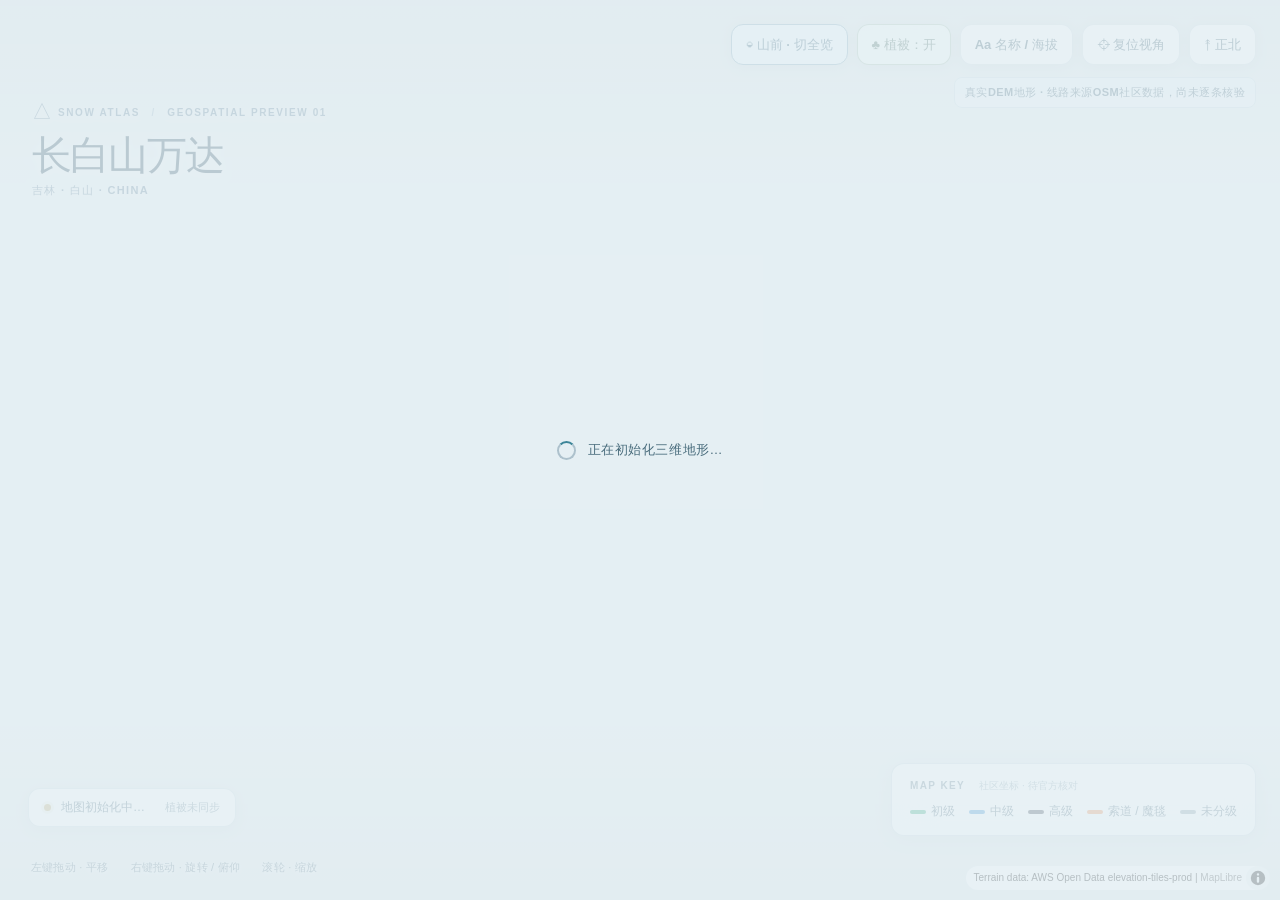
==== scene.html @ bb0980d5 "Expand atlas to 24 resorts, render continuous aerial cables and preload trail data" ====
<!doctype html>
<html lang="zh-CN">
<head><meta name="description" content="探索中国16座滑雪场的三维地形、雪道与附近雪场。社区地图数据，仅供展示参考。">
  <meta charset="UTF-8" />
  <meta name="viewport" content="width=device-width,initial-scale=1,viewport-fit=cover" />
  <meta name="theme-color" content="#eaf1f5" />
  <title>雪场三维地形 | Snow Atlas</title>
  <link rel="preconnect" href="https://unpkg.com" crossorigin />
  <link rel="preconnect" href="https://s3.amazonaws.com" crossorigin />
  <link href="./scene.css?v=atlas24" rel="stylesheet" />
<link href="./vendor/maplibre-gl.css" rel="stylesheet" />
<style>.masthead{top:98px;left:32px}.tools{top:24px;right:24px}.resort-suffix{font-size:.58em}.scene-preview{position:fixed;top:77px;right:24px;z-index:8;font-size:11px;font-weight:700;letter-spacing:.04em;background:#eaf3f7ed;color:#315569;border:1px solid #c8dae1;border-radius:8px;padding:7px 10px}</style>
</head>
<body>
  <main id="map" aria-label="长白山万达滑雪场三维地形地图"></main>
  <header class="masthead">
    <div class="eyebrow"><span class="icon-mountain">△</span> SNOW ATLAS <span class="separator">/</span> GEOSPATIAL PREVIEW 01</div>
    <h1>长白山万达<span class="resort-suffix">滑雪场</span></h1>
    <div class="subline">CHANGBAISHAN WANDA · JILIN, CHINA</div>
  </header>
  <div class="scene-preview" id="scene-preview">真实地形 · 轻植被风格 v0.9</div>
  <div class="tools" role="toolbar" aria-label="地图控制">
    <button id="btn-view" type="button" aria-pressed="true" title="切换山前低机位与原全览视角">◒ <span id="view-toggle-text">山前 · 切全览</span></button>
    <button id="btn-vegetation" type="button" aria-pressed="true" title="显示/隐藏OSM林区纹理">♣ <span id="vegetation-toggle-text">植被：开</span></button>
    <button id="btn-labels" type="button" aria-pressed="false" title="显示已有雪道、索道名称及DEM近似高低点海拔">Aa <span id="label-toggle-text">名称 / 海拔</span></button>
    <button id="btn-reset" type="button" title="恢复默认视角 (R)" aria-label="恢复默认视角">⌖ <span>复位视角</span></button>
    <button id="btn-north" type="button" title="朝向正北 (N)" aria-label="朝向正北">↟ <span>正北</span></button>
  </div>
  <aside class="data-status" aria-live="polite">
    <span class="status-dot" id="status-dot"></span>
    <span id="status-text">地图初始化中…</span>
    <span class="stat-small" id="feature-count"></span> <span class="stat-small" id="vegetation-status">植被未同步</span>
  </aside>
  <div class="hint">左键拖动 · 平移　　右键拖动 · 旋转 / 俯仰　　滚轮 · 缩放</div>
  <aside class="legend" aria-label="雪道图例">
    <div class="legend-title">MAP KEY <span class="legend-note">社区坐标 · 待官方核对</span></div>
    <div class="legend-items">
      <span><i class="swatch green"></i> 初级</span>
      <span><i class="swatch blue"></i> 中级</span>
      <span><i class="swatch black"></i> 高级</span>
      <span><i class="swatch orange"></i> 索道 / 魔毯</span>
      <span><i class="swatch gray"></i> 未分级</span>
    </div>
  </aside>
  <section class="feature-panel" id="feature-panel" hidden>
    <button class="close" id="close-panel" title="关闭">×</button>
    <div class="eyebrow" id="feature-type"></div>
    <h2 id="feature-name"></h2>
    <p id="feature-details"></p>
    <p class="source-warning">位置来源：OpenStreetMap 社区数据，尚未通过官方雪场实测核对。</p>
  </section>
  <div class="loading" id="loading"><div class="loading-ring"></div><div>正在初始化三维地形…</div></div>
  <script src="./vendor/maplibre-gl.js" onerror="window.__maplibreLoadError = true"></script>
  <script src="./data/resorts.js?v=atlas24"></script>
  <script src="./cables.js?v=atlas24"></script><script src="./scene.js?v=atlas24" defer></script>
</body>
</html>
---- scene.css ----
:root{font-family:Inter,-apple-system,BlinkMacSystemFont,"Segoe UI","Microsoft YaHei",sans-serif;color:#183445;background:#e9f1f4;font-synthesis:none}
*{box-sizing:border-box}html,body{margin:0;height:100%;overflow:hidden}button{font:inherit;cursor:pointer}#map{position:fixed;inset:0;background:#e2edf0}
#map:after{content:"";pointer-events:none;position:absolute;inset:0;background:linear-gradient(180deg,rgba(17,41,60,.08),transparent 20%,transparent 80%,rgba(16,37,51,.08))}
.masthead{position:fixed;top:26px;left:32px;pointer-events:none;z-index:5;text-shadow:0 1px 10px rgba(255,255,255,.8)}
.eyebrow{font-size:10px;font-weight:800;letter-spacing:.16em;color:#52748b}.icon-mountain{font-size:20px;vertical-align:-2px;font-weight:500}.separator{color:#96b1c1;padding:0 7px}
h1{font-size:clamp(29px,3.15vw,46px);line-height:1.15;letter-spacing:-.045em;margin:7px 0 5px;font-weight:780;color:#16374a}.resort-suffix{font-size:.54em;font-weight:480;padding-left:8px;color:#355d70}.subline{font-size:11px;font-weight:650;letter-spacing:.12em;color:#52758b}
.tools{position:fixed;z-index:9;right:24px;top:26px;display:flex;gap:9px}.tools button{height:41px;background:rgba(255,255,255,.88);color:#254a5b;box-shadow:0 2px 14px rgba(22,43,59,.09);border:1px solid rgba(180,197,204,.6);padding:0 14px;border-radius:12px;font-size:13px;font-weight:640;backdrop-filter:blur(14px)}.tools button:hover{background:white;transform:translateY(-1px)}
.data-status{position:fixed;z-index:6;bottom:73px;left:28px;max-width:min(520px,calc(100vw - 50px));padding:10px 15px;border:1px solid rgba(176,195,203,.55);background:rgba(251,253,254,.91);backdrop-filter:blur(18px);border-radius:12px;display:flex;gap:10px;align-items:center;font-size:12px;color:#3f6072;box-shadow:0 3px 16px rgba(16,34,47,.07)}.status-dot{background:#bda767;box-shadow:0 0 0 3px rgba(189,167,103,.13);width:7px;height:7px;border-radius:50%;flex:none}.status-dot.ok{background:#35a58d;box-shadow:0 0 0 3px rgba(53,165,141,.12)}.status-dot.warn{background:#d9865f;box-shadow:0 0 0 3px rgba(217,134,95,.12)}.stat-small{opacity:.74;font-size:11px}
.hint{position:fixed;bottom:25px;left:31px;z-index:7;font-size:11px;letter-spacing:.02em;color:#536f7f;text-shadow:0 1px 4px white}
.legend{position:fixed;bottom:64px;right:24px;z-index:7;border:1px solid rgba(185,202,211,.7);background:rgba(251,253,254,.9);backdrop-filter:blur(20px);border-radius:13px;padding:15px 18px;box-shadow:0 3px 20px rgba(22,40,52,.07)}.legend-title{font-size:10px;font-weight:780;letter-spacing:.14em;color:#637f8c;margin-bottom:10px}.legend-note{color:#8ca3ad;font-size:10px;letter-spacing:0;font-weight:400;margin-left:10px}.legend-items{display:flex;gap:14px;flex-wrap:wrap}.legend-items span{display:flex;align-items:center;gap:5px;font-size:12px;color:#486677}.swatch{width:16px;height:4px;display:inline-block;border-radius:9px}.swatch.green{background:#22a474}.swatch.blue{background:#278ad0}.swatch.black{background:#2a3441}.swatch.orange{background:#ed8744}.swatch.gray{background:#859aa7}
.feature-panel{position:fixed;z-index:20;right:24px;top:87px;width:310px;padding:20px 20px 17px;background:rgba(255,255,255,.95);backdrop-filter:blur(18px);border:1px solid #dce7ed;border-radius:15px;box-shadow:0 12px 34px rgba(24,57,73,.16)}.feature-panel[hidden]{display:none}.feature-panel h2{margin:9px 25px 8px 0;font-size:23px;line-height:1.25}.feature-panel p{font-size:12px;line-height:1.65;color:#4b6574}.feature-panel .source-warning{color:#7a919d;font-size:11px;padding-top:8px;border-top:1px solid #e6edf1}.feature-panel .close{position:absolute;right:12px;top:10px;border:0;background:none;color:#607787;font-size:23px}
.loading{position:fixed;inset:0;z-index:19;pointer-events:none;display:flex;align-items:center;justify-content:center;gap:12px;color:#486b7b;background:rgba(228,239,244,.80);transition:opacity .6s ease;font-size:13px;letter-spacing:.04em}.loading.hidden{opacity:0;visibility:hidden}.loading-ring{height:19px;width:19px;border:2px solid #adc1cc;border-top-color:#3c8598;border-radius:50%;animation:spin .8s linear infinite}@keyframes spin{to{transform:rotate(360deg)}}
.attribution-custom{position:fixed;right:15px;bottom:15px;color:rgba(51,78,94,.75);font-size:9px;letter-spacing:.01em;z-index:4;text-shadow:0 1px 5px white;pointer-events:none}.maplibregl-ctrl-attrib{font-size:10px!important;background:rgba(255,255,255,.82)!important}.maplibregl-ctrl-bottom-right{z-index:10}
@media(max-width:880px){.legend{bottom:100px;left:20px;right:auto}.data-status{bottom:174px;left:20px}.masthead{top:22px;left:21px}.tools{right:14px;top:22px}.tools button span{display:none}.tools button{width:43px;padding:0;font-size:20px}.hint{left:20px;bottom:50px;max-width:400px;line-height:1.7}.attribution-custom{left:20px;right:auto;bottom:8px}.feature-panel{top:auto;bottom:225px;right:14px;width:min(320px,calc(100vw - 28px))}}

/* Verified against source names only, NOT officially verified trail geography. */
.geo-label{pointer-events:none;white-space:nowrap;font-family:"Microsoft YaHei","PingFang SC","Noto Sans CJK SC",sans-serif;font-size:11px;font-weight:700;line-height:1.2;color:#17252c;text-shadow:0 1px 2px #fff,0 -1px 2px #fff,1px 0 2px #fff,-1px 0 2px #fff,0 0 5px #fff;user-select:none;will-change:transform}
.geo-label-lift{font-size:10px;font-weight:800;color:#6e3a20;background:rgba(255,255,255,.76);padding:2px 4px;border-radius:4px;box-shadow:0 1px 5px #ffffff90}

/* M1 v0.5: one-click labels, with a strong but restrained active state. */
.tools #btn-labels[aria-pressed="true"]{background:#183e50;color:#fff;border-color:#183e50;box-shadow:0 4px 18px rgba(19,52,67,.21)}
.tools #btn-labels[aria-pressed="true"]:hover{background:#225368}
.geo-label-unnamed{font-size:9px;font-weight:650;color:#566c76;background:rgba(255,255,255,.7);padding:2px 3px;border:1px dashed rgba(82,107,120,.35);border-radius:3px}

/* v0.9: Ikon-like cartographic visual quality, original textures & styling */
#map{background:#e8eff0}
#map:after{background:linear-gradient(180deg,rgba(44,70,68,.06),transparent 21%,transparent 80%,rgba(50,79,84,.055))}
.tools #btn-vegetation[aria-pressed="true"]{border-color:rgba(121,157,129,.63);color:#365d51;background:rgba(245,250,247,.93)}
.tools #btn-vegetation[aria-pressed="false"]{opacity:.66}
@media(max-width:880px){.tools #btn-vegetation{min-width:43px}}

/* Compact touch layout for the Wanda pilot. */
@media(max-width:600px){
 .masthead{top:calc(22px + env(safe-area-inset-top))!important;left:18px!important;right:18px}
 .eyebrow{font-size:8px;letter-spacing:.1em}h1{font-size:30px}.subline{font-size:10px}
 .tools{top:calc(120px + env(safe-area-inset-top))!important;left:14px;right:14px!important;gap:6px}
 .tools button{min-height:44px;width:auto;flex:1;padding:0 7px;font-size:14px;border-radius:12px}
 .tools button span{display:inline;font-size:11px}
 .scene-preview{display:none}.legend{left:14px;right:14px;bottom:calc(56px + env(safe-area-inset-bottom));padding:10px 12px}
 .legend-title{margin-bottom:7px}.legend-note{display:none}.legend-items{gap:10px}.legend-items span{font-size:10px}
 .data-status{left:14px;right:14px;bottom:calc(137px + env(safe-area-inset-bottom));max-width:none;padding:9px 12px;flex-wrap:wrap;gap:6px;font-size:10px}
 .hint{bottom:calc(29px + env(safe-area-inset-bottom));left:16px;font-size:10px}
 .feature-panel{bottom:calc(183px + env(safe-area-inset-bottom));left:14px;right:14px;width:auto}
}
@media(prefers-reduced-motion:reduce){.loading{transition:none}.loading-ring{animation:none}}

.nearby-resorts{position:fixed;left:24px;top:210px;z-index:8;max-width:240px;padding:12px;background:#ffffffeb;border:1px solid #cad9df;border-radius:14px;font-size:11px;color:#466779;box-shadow:0 4px 20px #18344512}.nearby-resorts button{display:block;background:none;border:0;color:#244f68;padding:9px 0;min-height:36px;text-align:left}.nearby-resorts small{display:block;font-size:10px;line-height:1.5;color:#718694}.nearby-map-label{border:1px dashed #557c96;background:#f5fbffed;color:#31586f;border-radius:7px;padding:7px 10px;font-size:12px;cursor:pointer}
@media(max-width:600px){.nearby-resorts{top:175px;left:14px;max-width:190px;padding:9px}.nearby-resorts button{padding:5px 0;min-height:32px}}

.elevation-marker{display:block;border:1px solid #d2b86b;background:#fff8dfed;color:#6d5214;border-radius:10px;padding:7px 11px;font-size:12px;font-weight:800;box-shadow:0 3px 12px #162c3626;white-space:nowrap}.elevation-low{background:#e8f7ffed;border-color:#83b2ca;color:#285e7a}

.tools #btn-view{border-color:#79a1b4;background:#eaf5fa;color:#245269}.tools #btn-view span{display:inline}@media(max-width:600px){.tools{gap:4px}.tools button{padding:0 5px;font-size:12px}.tools #btn-view{flex:1.65}.tools #btn-view span{font-size:10px}}
---- vendor/maplibre-gl.css ----
.maplibregl-map{font:12px/20px Helvetica Neue,Arial,Helvetica,sans-serif;overflow:hidden;position:relative;-webkit-tap-highlight-color:rgb(0 0 0/0)}.maplibregl-canvas{left:0;position:absolute;top:0}.maplibregl-map:fullscreen{height:100%;width:100%}.maplibregl-ctrl-group button.maplibregl-ctrl-compass{touch-action:none}.maplibregl-canvas-container.maplibregl-interactive,.maplibregl-ctrl-group button.maplibregl-ctrl-compass{cursor:grab;-webkit-user-select:none;-moz-user-select:none;user-select:none}.maplibregl-canvas-container.maplibregl-interactive.maplibregl-track-pointer{cursor:pointer}.maplibregl-canvas-container.maplibregl-interactive:active,.maplibregl-ctrl-group button.maplibregl-ctrl-compass:active{cursor:grabbing}.maplibregl-canvas-container.maplibregl-touch-zoom-rotate,.maplibregl-canvas-container.maplibregl-touch-zoom-rotate .maplibregl-canvas{touch-action:pan-x pan-y}.maplibregl-canvas-container.maplibregl-touch-drag-pan,.maplibregl-canvas-container.maplibregl-touch-drag-pan .maplibregl-canvas{touch-action:pinch-zoom}.maplibregl-canvas-container.maplibregl-touch-zoom-rotate.maplibregl-touch-drag-pan,.maplibregl-canvas-container.maplibregl-touch-zoom-rotate.maplibregl-touch-drag-pan .maplibregl-canvas{touch-action:none}.maplibregl-canvas-container.maplibregl-touch-drag-pan.maplibregl-cooperative-gestures,.maplibregl-canvas-container.maplibregl-touch-drag-pan.maplibregl-cooperative-gestures .maplibregl-canvas{touch-action:pan-x pan-y}.maplibregl-ctrl-bottom-left,.maplibregl-ctrl-bottom-right,.maplibregl-ctrl-top-left,.maplibregl-ctrl-top-right{pointer-events:none;position:absolute;z-index:2}.maplibregl-ctrl-top-left{left:0;top:0}.maplibregl-ctrl-top-right{right:0;top:0}.maplibregl-ctrl-bottom-left{bottom:0;left:0}.maplibregl-ctrl-bottom-right{bottom:0;right:0}.maplibregl-ctrl{clear:both;pointer-events:auto;transform:translate(0)}.maplibregl-ctrl-top-left .maplibregl-ctrl{float:left;margin:10px 0 0 10px}.maplibregl-ctrl-top-right .maplibregl-ctrl{float:right;margin:10px 10px 0 0}.maplibregl-ctrl-bottom-left .maplibregl-ctrl{float:left;margin:0 0 10px 10px}.maplibregl-ctrl-bottom-right .maplibregl-ctrl{float:right;margin:0 10px 10px 0}.maplibregl-ctrl-group{background:#fff;border-radius:4px}.maplibregl-ctrl-group:not(:empty){box-shadow:0 0 0 2px rgba(0,0,0,.1)}@media (forced-colors:active){.maplibregl-ctrl-group:not(:empty){box-shadow:0 0 0 2px ButtonText}}.maplibregl-ctrl-group button{background-color:transparent;border:0;box-sizing:border-box;cursor:pointer;display:block;height:29px;outline:none;padding:0;width:29px}.maplibregl-ctrl-group button+button{border-top:1px solid #ddd}.maplibregl-ctrl button .maplibregl-ctrl-icon{background-position:50%;background-repeat:no-repeat;display:block;height:100%;width:100%}@media (forced-colors:active){.maplibregl-ctrl-icon{background-color:transparent}.maplibregl-ctrl-group button+button{border-top:1px solid ButtonText}}.maplibregl-ctrl button::-moz-focus-inner{border:0;padding:0}.maplibregl-ctrl-attrib-button:focus,.maplibregl-ctrl-group button:focus{box-shadow:0 0 2px 2px #0096ff}.maplibregl-ctrl button:disabled{cursor:not-allowed}.maplibregl-ctrl button:disabled .maplibregl-ctrl-icon{opacity:.25}.maplibregl-ctrl button:not(:disabled):hover{background-color:rgb(0 0 0/5%)}.maplibregl-ctrl-group button:focus:focus-visible{box-shadow:0 0 2px 2px #0096ff}.maplibregl-ctrl-group button:focus:not(:focus-visible){box-shadow:none}.maplibregl-ctrl-group button:focus:first-child{border-radius:4px 4px 0 0}.maplibregl-ctrl-group button:focus:last-child{border-radius:0 0 4px 4px}.maplibregl-ctrl-group button:focus:only-child{border-radius:inherit}.maplibregl-ctrl button.maplibregl-ctrl-zoom-out .maplibregl-ctrl-icon{background-image:url("data:image/svg+xml;charset=utf-8,%3Csvg xmlns='http://www.w3.org/2000/svg' width='29' height='29' fill='%23333' viewBox='0 0 29 29'%3E%3Cpath d='M10 13c-.75 0-1.5.75-1.5 1.5S9.25 16 10 16h9c.75 0 1.5-.75 1.5-1.5S19.75 13 19 13z'/%3E%3C/svg%3E")}.maplibregl-ctrl button.maplibregl-ctrl-zoom-in .maplibregl-ctrl-icon{background-image:url("data:image/svg+xml;charset=utf-8,%3Csvg xmlns='http://www.w3.org/2000/svg' width='29' height='29' fill='%23333' viewBox='0 0 29 29'%3E%3Cpath d='M14.5 8.5c-.75 0-1.5.75-1.5 1.5v3h-3c-.75 0-1.5.75-1.5 1.5S9.25 16 10 16h3v3c0 .75.75 1.5 1.5 1.5S16 19.75 16 19v-3h3c.75 0 1.5-.75 1.5-1.5S19.75 13 19 13h-3v-3c0-.75-.75-1.5-1.5-1.5'/%3E%3C/svg%3E")}@media (forced-colors:active){.maplibregl-ctrl button.maplibregl-ctrl-zoom-out .maplibregl-ctrl-icon{background-image:url("data:image/svg+xml;charset=utf-8,%3Csvg xmlns='http://www.w3.org/2000/svg' width='29' height='29' fill='%23fff' viewBox='0 0 29 29'%3E%3Cpath d='M10 13c-.75 0-1.5.75-1.5 1.5S9.25 16 10 16h9c.75 0 1.5-.75 1.5-1.5S19.75 13 19 13z'/%3E%3C/svg%3E")}.maplibregl-ctrl button.maplibregl-ctrl-zoom-in .maplibregl-ctrl-icon{background-image:url("data:image/svg+xml;charset=utf-8,%3Csvg xmlns='http://www.w3.org/2000/svg' width='29' height='29' fill='%23fff' viewBox='0 0 29 29'%3E%3Cpath d='M14.5 8.5c-.75 0-1.5.75-1.5 1.5v3h-3c-.75 0-1.5.75-1.5 1.5S9.25 16 10 16h3v3c0 .75.75 1.5 1.5 1.5S16 19.75 16 19v-3h3c.75 0 1.5-.75 1.5-1.5S19.75 13 19 13h-3v-3c0-.75-.75-1.5-1.5-1.5'/%3E%3C/svg%3E")}}@media (forced-colors:active) and (prefers-color-scheme:light){.maplibregl-ctrl button.maplibregl-ctrl-zoom-out .maplibregl-ctrl-icon{background-image:url("data:image/svg+xml;charset=utf-8,%3Csvg xmlns='http://www.w3.org/2000/svg' width='29' height='29' viewBox='0 0 29 29'%3E%3Cpath d='M10 13c-.75 0-1.5.75-1.5 1.5S9.25 16 10 16h9c.75 0 1.5-.75 1.5-1.5S19.75 13 19 13z'/%3E%3C/svg%3E")}.maplibregl-ctrl button.maplibregl-ctrl-zoom-in .maplibregl-ctrl-icon{background-image:url("data:image/svg+xml;charset=utf-8,%3Csvg xmlns='http://www.w3.org/2000/svg' width='29' height='29' viewBox='0 0 29 29'%3E%3Cpath d='M14.5 8.5c-.75 0-1.5.75-1.5 1.5v3h-3c-.75 0-1.5.75-1.5 1.5S9.25 16 10 16h3v3c0 .75.75 1.5 1.5 1.5S16 19.75 16 19v-3h3c.75 0 1.5-.75 1.5-1.5S19.75 13 19 13h-3v-3c0-.75-.75-1.5-1.5-1.5'/%3E%3C/svg%3E")}}.maplibregl-ctrl button.maplibregl-ctrl-fullscreen .maplibregl-ctrl-icon{background-image:url("data:image/svg+xml;charset=utf-8,%3Csvg xmlns='http://www.w3.org/2000/svg' width='29' height='29' fill='%23333' viewBox='0 0 29 29'%3E%3Cpath d='M24 16v5.5c0 1.75-.75 2.5-2.5 2.5H16v-1l3-1.5-4-5.5 1-1 5.5 4 1.5-3zM6 16l1.5 3 5.5-4 1 1-4 5.5 3 1.5v1H7.5C5.75 24 5 23.25 5 21.5V16zm7-11v1l-3 1.5 4 5.5-1 1-5.5-4L6 13H5V7.5C5 5.75 5.75 5 7.5 5zm11 2.5c0-1.75-.75-2.5-2.5-2.5H16v1l3 1.5-4 5.5 1 1 5.5-4 1.5 3h1z'/%3E%3C/svg%3E")}.maplibregl-ctrl button.maplibregl-ctrl-shrink .maplibregl-ctrl-icon{background-image:url("data:image/svg+xml;charset=utf-8,%3Csvg xmlns='http://www.w3.org/2000/svg' width='29' height='29' viewBox='0 0 29 29'%3E%3Cpath d='M18.5 16c-1.75 0-2.5.75-2.5 2.5V24h1l1.5-3 5.5 4 1-1-4-5.5 3-1.5v-1zM13 18.5c0-1.75-.75-2.5-2.5-2.5H5v1l3 1.5L4 24l1 1 5.5-4 1.5 3h1zm3-8c0 1.75.75 2.5 2.5 2.5H24v-1l-3-1.5L25 5l-1-1-5.5 4L17 5h-1zM10.5 13c1.75 0 2.5-.75 2.5-2.5V5h-1l-1.5 3L5 4 4 5l4 5.5L5 12v1z'/%3E%3C/svg%3E")}@media (forced-colors:active){.maplibregl-ctrl button.maplibregl-ctrl-fullscreen .maplibregl-ctrl-icon{background-image:url("data:image/svg+xml;charset=utf-8,%3Csvg xmlns='http://www.w3.org/2000/svg' width='29' height='29' fill='%23fff' viewBox='0 0 29 29'%3E%3Cpath d='M24 16v5.5c0 1.75-.75 2.5-2.5 2.5H16v-1l3-1.5-4-5.5 1-1 5.5 4 1.5-3zM6 16l1.5 3 5.5-4 1 1-4 5.5 3 1.5v1H7.5C5.75 24 5 23.25 5 21.5V16zm7-11v1l-3 1.5 4 5.5-1 1-5.5-4L6 13H5V7.5C5 5.75 5.75 5 7.5 5zm11 2.5c0-1.75-.75-2.5-2.5-2.5H16v1l3 1.5-4 5.5 1 1 5.5-4 1.5 3h1z'/%3E%3C/svg%3E")}.maplibregl-ctrl button.maplibregl-ctrl-shrink .maplibregl-ctrl-icon{background-image:url("data:image/svg+xml;charset=utf-8,%3Csvg xmlns='http://www.w3.org/2000/svg' width='29' height='29' fill='%23fff' viewBox='0 0 29 29'%3E%3Cpath d='M18.5 16c-1.75 0-2.5.75-2.5 2.5V24h1l1.5-3 5.5 4 1-1-4-5.5 3-1.5v-1zM13 18.5c0-1.75-.75-2.5-2.5-2.5H5v1l3 1.5L4 24l1 1 5.5-4 1.5 3h1zm3-8c0 1.75.75 2.5 2.5 2.5H24v-1l-3-1.5L25 5l-1-1-5.5 4L17 5h-1zM10.5 13c1.75 0 2.5-.75 2.5-2.5V5h-1l-1.5 3L5 4 4 5l4 5.5L5 12v1z'/%3E%3C/svg%3E")}}@media (forced-colors:active) and (prefers-color-scheme:light){.maplibregl-ctrl button.maplibregl-ctrl-fullscreen .maplibregl-ctrl-icon{background-image:url("data:image/svg+xml;charset=utf-8,%3Csvg xmlns='http://www.w3.org/2000/svg' width='29' height='29' viewBox='0 0 29 29'%3E%3Cpath d='M24 16v5.5c0 1.75-.75 2.5-2.5 2.5H16v-1l3-1.5-4-5.5 1-1 5.5 4 1.5-3zM6 16l1.5 3 5.5-4 1 1-4 5.5 3 1.5v1H7.5C5.75 24 5 23.25 5 21.5V16zm7-11v1l-3 1.5 4 5.5-1 1-5.5-4L6 13H5V7.5C5 5.75 5.75 5 7.5 5zm11 2.5c0-1.75-.75-2.5-2.5-2.5H16v1l3 1.5-4 5.5 1 1 5.5-4 1.5 3h1z'/%3E%3C/svg%3E")}.maplibregl-ctrl button.maplibregl-ctrl-shrink .maplibregl-ctrl-icon{background-image:url("data:image/svg+xml;charset=utf-8,%3Csvg xmlns='http://www.w3.org/2000/svg' width='29' height='29' viewBox='0 0 29 29'%3E%3Cpath d='M18.5 16c-1.75 0-2.5.75-2.5 2.5V24h1l1.5-3 5.5 4 1-1-4-5.5 3-1.5v-1zM13 18.5c0-1.75-.75-2.5-2.5-2.5H5v1l3 1.5L4 24l1 1 5.5-4 1.5 3h1zm3-8c0 1.75.75 2.5 2.5 2.5H24v-1l-3-1.5L25 5l-1-1-5.5 4L17 5h-1zM10.5 13c1.75 0 2.5-.75 2.5-2.5V5h-1l-1.5 3L5 4 4 5l4 5.5L5 12v1z'/%3E%3C/svg%3E")}}.maplibregl-ctrl button.maplibregl-ctrl-compass .maplibregl-ctrl-icon{background-image:url("data:image/svg+xml;charset=utf-8,%3Csvg xmlns='http://www.w3.org/2000/svg' width='29' height='29' fill='%23333' viewBox='0 0 29 29'%3E%3Cpath d='m10.5 14 4-8 4 8z'/%3E%3Cpath fill='%23ccc' d='m10.5 16 4 8 4-8z'/%3E%3C/svg%3E")}@media (forced-colors:active){.maplibregl-ctrl button.maplibregl-ctrl-compass .maplibregl-ctrl-icon{background-image:url("data:image/svg+xml;charset=utf-8,%3Csvg xmlns='http://www.w3.org/2000/svg' width='29' height='29' fill='%23fff' viewBox='0 0 29 29'%3E%3Cpath d='m10.5 14 4-8 4 8z'/%3E%3Cpath fill='%23ccc' d='m10.5 16 4 8 4-8z'/%3E%3C/svg%3E")}}@media (forced-colors:active) and (prefers-color-scheme:light){.maplibregl-ctrl button.maplibregl-ctrl-compass .maplibregl-ctrl-icon{background-image:url("data:image/svg+xml;charset=utf-8,%3Csvg xmlns='http://www.w3.org/2000/svg' width='29' height='29' viewBox='0 0 29 29'%3E%3Cpath d='m10.5 14 4-8 4 8z'/%3E%3Cpath fill='%23ccc' d='m10.5 16 4 8 4-8z'/%3E%3C/svg%3E")}}.maplibregl-ctrl button.maplibregl-ctrl-globe .maplibregl-ctrl-icon{background-image:url("data:image/svg+xml;charset=utf-8,%3Csvg xmlns='http://www.w3.org/2000/svg' width='22' height='22' fill='none' stroke='%23333' viewBox='0 0 22 22'%3E%3Ccircle cx='11' cy='11' r='8.5'/%3E%3Cpath d='M17.5 11c0 4.819-3.02 8.5-6.5 8.5S4.5 15.819 4.5 11 7.52 2.5 11 2.5s6.5 3.681 6.5 8.5Z'/%3E%3Cpath d='M13.5 11c0 2.447-.331 4.64-.853 6.206-.262.785-.562 1.384-.872 1.777-.314.399-.58.517-.775.517s-.461-.118-.775-.517c-.31-.393-.61-.992-.872-1.777C8.831 15.64 8.5 13.446 8.5 11s.331-4.64.853-6.206c.262-.785.562-1.384.872-1.777.314-.399.58-.517.775-.517s.461.118.775.517c.31.393.61.992.872 1.777.522 1.565.853 3.76.853 6.206Z'/%3E%3Cpath d='M11 7.5c-1.909 0-3.622-.166-4.845-.428-.616-.132-1.08-.283-1.379-.434a1.3 1.3 0 0 1-.224-.138q.07-.058.224-.138c.299-.151.763-.302 1.379-.434C7.378 5.666 9.091 5.5 11 5.5s3.622.166 4.845.428c.616.132 1.08.283 1.379.434.105.053.177.1.224.138q-.07.058-.224.138c-.299.151-.763.302-1.379.434-1.223.262-2.936.428-4.845.428ZM4.486 6.436ZM11 16.5c-1.909 0-3.622-.166-4.845-.428-.616-.132-1.08-.283-1.379-.434a1.3 1.3 0 0 1-.224-.138 1.3 1.3 0 0 1 .224-.138c.299-.151.763-.302 1.379-.434C7.378 14.666 9.091 14.5 11 14.5s3.622.166 4.845.428c.616.132 1.08.283 1.379.434.105.053.177.1.224.138a1.3 1.3 0 0 1-.224.138c-.299.151-.763.302-1.379.434-1.223.262-2.936.428-4.845.428Zm-6.514-1.064ZM11 12.5c-2.46 0-4.672-.222-6.255-.574-.796-.177-1.406-.38-1.805-.59a1.5 1.5 0 0 1-.39-.272.3.3 0 0 1-.047-.064.3.3 0 0 1 .048-.064c.066-.073.189-.167.389-.272.399-.21 1.009-.413 1.805-.59C6.328 9.722 8.54 9.5 11 9.5s4.672.222 6.256.574c.795.177 1.405.38 1.804.59.2.105.323.2.39.272a.3.3 0 0 1 .047.064.3.3 0 0 1-.048.064 1.4 1.4 0 0 1-.389.272c-.399.21-1.009.413-1.804.59-1.584.352-3.796.574-6.256.574Zm-8.501-1.51v.002zm0 .018v.002zm17.002.002v-.002zm0-.018v-.002z'/%3E%3C/svg%3E")}.maplibregl-ctrl button.maplibregl-ctrl-globe-enabled .maplibregl-ctrl-icon{background-image:url("data:image/svg+xml;charset=utf-8,%3Csvg xmlns='http://www.w3.org/2000/svg' width='22' height='22' fill='none' stroke='%2333b5e5' viewBox='0 0 22 22'%3E%3Ccircle cx='11' cy='11' r='8.5'/%3E%3Cpath d='M17.5 11c0 4.819-3.02 8.5-6.5 8.5S4.5 15.819 4.5 11 7.52 2.5 11 2.5s6.5 3.681 6.5 8.5Z'/%3E%3Cpath d='M13.5 11c0 2.447-.331 4.64-.853 6.206-.262.785-.562 1.384-.872 1.777-.314.399-.58.517-.775.517s-.461-.118-.775-.517c-.31-.393-.61-.992-.872-1.777C8.831 15.64 8.5 13.446 8.5 11s.331-4.64.853-6.206c.262-.785.562-1.384.872-1.777.314-.399.58-.517.775-.517s.461.118.775.517c.31.393.61.992.872 1.777.522 1.565.853 3.76.853 6.206Z'/%3E%3Cpath d='M11 7.5c-1.909 0-3.622-.166-4.845-.428-.616-.132-1.08-.283-1.379-.434a1.3 1.3 0 0 1-.224-.138q.07-.058.224-.138c.299-.151.763-.302 1.379-.434C7.378 5.666 9.091 5.5 11 5.5s3.622.166 4.845.428c.616.132 1.08.283 1.379.434.105.053.177.1.224.138q-.07.058-.224.138c-.299.151-.763.302-1.379.434-1.223.262-2.936.428-4.845.428ZM4.486 6.436ZM11 16.5c-1.909 0-3.622-.166-4.845-.428-.616-.132-1.08-.283-1.379-.434a1.3 1.3 0 0 1-.224-.138 1.3 1.3 0 0 1 .224-.138c.299-.151.763-.302 1.379-.434C7.378 14.666 9.091 14.5 11 14.5s3.622.166 4.845.428c.616.132 1.08.283 1.379.434.105.053.177.1.224.138a1.3 1.3 0 0 1-.224.138c-.299.151-.763.302-1.379.434-1.223.262-2.936.428-4.845.428Zm-6.514-1.064ZM11 12.5c-2.46 0-4.672-.222-6.255-.574-.796-.177-1.406-.38-1.805-.59a1.5 1.5 0 0 1-.39-.272.3.3 0 0 1-.047-.064.3.3 0 0 1 .048-.064c.066-.073.189-.167.389-.272.399-.21 1.009-.413 1.805-.59C6.328 9.722 8.54 9.5 11 9.5s4.672.222 6.256.574c.795.177 1.405.38 1.804.59.2.105.323.2.39.272a.3.3 0 0 1 .047.064.3.3 0 0 1-.048.064 1.4 1.4 0 0 1-.389.272c-.399.21-1.009.413-1.804.59-1.584.352-3.796.574-6.256.574Zm-8.501-1.51v.002zm0 .018v.002zm17.002.002v-.002zm0-.018v-.002z'/%3E%3C/svg%3E")}.maplibregl-ctrl button.maplibregl-ctrl-terrain .maplibregl-ctrl-icon{background-image:url("data:image/svg+xml;charset=utf-8,%3Csvg xmlns='http://www.w3.org/2000/svg' width='22' height='22' fill='%23333' viewBox='0 0 22 22'%3E%3Cpath d='m1.754 13.406 4.453-4.851 3.09 3.09 3.281 3.277.969-.969-3.309-3.312 3.844-4.121 6.148 6.886h1.082v-.855l-7.207-8.07-4.84 5.187L6.169 6.57l-5.48 5.965v.871ZM.688 16.844h20.625v1.375H.688Zm0 0'/%3E%3C/svg%3E")}.maplibregl-ctrl button.maplibregl-ctrl-terrain-enabled .maplibregl-ctrl-icon{background-image:url("data:image/svg+xml;charset=utf-8,%3Csvg xmlns='http://www.w3.org/2000/svg' width='22' height='22' fill='%2333b5e5' viewBox='0 0 22 22'%3E%3Cpath d='m1.754 13.406 4.453-4.851 3.09 3.09 3.281 3.277.969-.969-3.309-3.312 3.844-4.121 6.148 6.886h1.082v-.855l-7.207-8.07-4.84 5.187L6.169 6.57l-5.48 5.965v.871ZM.688 16.844h20.625v1.375H.688Zm0 0'/%3E%3C/svg%3E")}.maplibregl-ctrl button.maplibregl-ctrl-geolocate .maplibregl-ctrl-icon{background-image:url("data:image/svg+xml;charset=utf-8,%3Csvg xmlns='http://www.w3.org/2000/svg' width='29' height='29' fill='%23333' viewBox='0 0 20 20'%3E%3Cpath d='M10 4C9 4 9 5 9 5v.1A5 5 0 0 0 5.1 9H5s-1 0-1 1 1 1 1 1h.1A5 5 0 0 0 9 14.9v.1s0 1 1 1 1-1 1-1v-.1a5 5 0 0 0 3.9-3.9h.1s1 0 1-1-1-1-1-1h-.1A5 5 0 0 0 11 5.1V5s0-1-1-1m0 2.5a3.5 3.5 0 1 1 0 7 3.5 3.5 0 1 1 0-7'/%3E%3Ccircle cx='10' cy='10' r='2'/%3E%3C/svg%3E")}.maplibregl-ctrl button.maplibregl-ctrl-geolocate:disabled .maplibregl-ctrl-icon{background-image:url("data:image/svg+xml;charset=utf-8,%3Csvg xmlns='http://www.w3.org/2000/svg' width='29' height='29' fill='%23aaa' viewBox='0 0 20 20'%3E%3Cpath d='M10 4C9 4 9 5 9 5v.1A5 5 0 0 0 5.1 9H5s-1 0-1 1 1 1 1 1h.1A5 5 0 0 0 9 14.9v.1s0 1 1 1 1-1 1-1v-.1a5 5 0 0 0 3.9-3.9h.1s1 0 1-1-1-1-1-1h-.1A5 5 0 0 0 11 5.1V5s0-1-1-1m0 2.5a3.5 3.5 0 1 1 0 7 3.5 3.5 0 1 1 0-7'/%3E%3Ccircle cx='10' cy='10' r='2'/%3E%3Cpath fill='red' d='m14 5 1 1-9 9-1-1z'/%3E%3C/svg%3E")}.maplibregl-ctrl button.maplibregl-ctrl-geolocate.maplibregl-ctrl-geolocate-active .maplibregl-ctrl-icon{background-image:url("data:image/svg+xml;charset=utf-8,%3Csvg xmlns='http://www.w3.org/2000/svg' width='29' height='29' fill='%2333b5e5' viewBox='0 0 20 20'%3E%3Cpath d='M10 4C9 4 9 5 9 5v.1A5 5 0 0 0 5.1 9H5s-1 0-1 1 1 1 1 1h.1A5 5 0 0 0 9 14.9v.1s0 1 1 1 1-1 1-1v-.1a5 5 0 0 0 3.9-3.9h.1s1 0 1-1-1-1-1-1h-.1A5 5 0 0 0 11 5.1V5s0-1-1-1m0 2.5a3.5 3.5 0 1 1 0 7 3.5 3.5 0 1 1 0-7'/%3E%3Ccircle cx='10' cy='10' r='2'/%3E%3C/svg%3E")}.maplibregl-ctrl button.maplibregl-ctrl-geolocate.maplibregl-ctrl-geolocate-active-error .maplibregl-ctrl-icon{background-image:url("data:image/svg+xml;charset=utf-8,%3Csvg xmlns='http://www.w3.org/2000/svg' width='29' height='29' fill='%23e58978' viewBox='0 0 20 20'%3E%3Cpath d='M10 4C9 4 9 5 9 5v.1A5 5 0 0 0 5.1 9H5s-1 0-1 1 1 1 1 1h.1A5 5 0 0 0 9 14.9v.1s0 1 1 1 1-1 1-1v-.1a5 5 0 0 0 3.9-3.9h.1s1 0 1-1-1-1-1-1h-.1A5 5 0 0 0 11 5.1V5s0-1-1-1m0 2.5a3.5 3.5 0 1 1 0 7 3.5 3.5 0 1 1 0-7'/%3E%3Ccircle cx='10' cy='10' r='2'/%3E%3C/svg%3E")}.maplibregl-ctrl button.maplibregl-ctrl-geolocate.maplibregl-ctrl-geolocate-background .maplibregl-ctrl-icon{background-image:url("data:image/svg+xml;charset=utf-8,%3Csvg xmlns='http://www.w3.org/2000/svg' width='29' height='29' fill='%2333b5e5' viewBox='0 0 20 20'%3E%3Cpath d='M10 4C9 4 9 5 9 5v.1A5 5 0 0 0 5.1 9H5s-1 0-1 1 1 1 1 1h.1A5 5 0 0 0 9 14.9v.1s0 1 1 1 1-1 1-1v-.1a5 5 0 0 0 3.9-3.9h.1s1 0 1-1-1-1-1-1h-.1A5 5 0 0 0 11 5.1V5s0-1-1-1m0 2.5a3.5 3.5 0 1 1 0 7 3.5 3.5 0 1 1 0-7'/%3E%3C/svg%3E")}.maplibregl-ctrl button.maplibregl-ctrl-geolocate.maplibregl-ctrl-geolocate-background-error .maplibregl-ctrl-icon{background-image:url("data:image/svg+xml;charset=utf-8,%3Csvg xmlns='http://www.w3.org/2000/svg' width='29' height='29' fill='%23e54e33' viewBox='0 0 20 20'%3E%3Cpath d='M10 4C9 4 9 5 9 5v.1A5 5 0 0 0 5.1 9H5s-1 0-1 1 1 1 1 1h.1A5 5 0 0 0 9 14.9v.1s0 1 1 1 1-1 1-1v-.1a5 5 0 0 0 3.9-3.9h.1s1 0 1-1-1-1-1-1h-.1A5 5 0 0 0 11 5.1V5s0-1-1-1m0 2.5a3.5 3.5 0 1 1 0 7 3.5 3.5 0 1 1 0-7'/%3E%3C/svg%3E")}.maplibregl-ctrl button.maplibregl-ctrl-geolocate.maplibregl-ctrl-geolocate-waiting .maplibregl-ctrl-icon{animation:maplibregl-spin 2s linear infinite}@media (forced-colors:active){.maplibregl-ctrl button.maplibregl-ctrl-geolocate .maplibregl-ctrl-icon{background-image:url("data:image/svg+xml;charset=utf-8,%3Csvg xmlns='http://www.w3.org/2000/svg' width='29' height='29' fill='%23fff' viewBox='0 0 20 20'%3E%3Cpath d='M10 4C9 4 9 5 9 5v.1A5 5 0 0 0 5.1 9H5s-1 0-1 1 1 1 1 1h.1A5 5 0 0 0 9 14.9v.1s0 1 1 1 1-1 1-1v-.1a5 5 0 0 0 3.9-3.9h.1s1 0 1-1-1-1-1-1h-.1A5 5 0 0 0 11 5.1V5s0-1-1-1m0 2.5a3.5 3.5 0 1 1 0 7 3.5 3.5 0 1 1 0-7'/%3E%3Ccircle cx='10' cy='10' r='2'/%3E%3C/svg%3E")}.maplibregl-ctrl button.maplibregl-ctrl-geolocate:disabled .maplibregl-ctrl-icon{background-image:url("data:image/svg+xml;charset=utf-8,%3Csvg xmlns='http://www.w3.org/2000/svg' width='29' height='29' fill='%23999' viewBox='0 0 20 20'%3E%3Cpath d='M10 4C9 4 9 5 9 5v.1A5 5 0 0 0 5.1 9H5s-1 0-1 1 1 1 1 1h.1A5 5 0 0 0 9 14.9v.1s0 1 1 1 1-1 1-1v-.1a5 5 0 0 0 3.9-3.9h.1s1 0 1-1-1-1-1-1h-.1A5 5 0 0 0 11 5.1V5s0-1-1-1m0 2.5a3.5 3.5 0 1 1 0 7 3.5 3.5 0 1 1 0-7'/%3E%3Ccircle cx='10' cy='10' r='2'/%3E%3Cpath fill='red' d='m14 5 1 1-9 9-1-1z'/%3E%3C/svg%3E")}.maplibregl-ctrl button.maplibregl-ctrl-geolocate.maplibregl-ctrl-geolocate-active .maplibregl-ctrl-icon{background-image:url("data:image/svg+xml;charset=utf-8,%3Csvg xmlns='http://www.w3.org/2000/svg' width='29' height='29' fill='%2333b5e5' viewBox='0 0 20 20'%3E%3Cpath d='M10 4C9 4 9 5 9 5v.1A5 5 0 0 0 5.1 9H5s-1 0-1 1 1 1 1 1h.1A5 5 0 0 0 9 14.9v.1s0 1 1 1 1-1 1-1v-.1a5 5 0 0 0 3.9-3.9h.1s1 0 1-1-1-1-1-1h-.1A5 5 0 0 0 11 5.1V5s0-1-1-1m0 2.5a3.5 3.5 0 1 1 0 7 3.5 3.5 0 1 1 0-7'/%3E%3Ccircle cx='10' cy='10' r='2'/%3E%3C/svg%3E")}.maplibregl-ctrl button.maplibregl-ctrl-geolocate.maplibregl-ctrl-geolocate-active-error .maplibregl-ctrl-icon{background-image:url("data:image/svg+xml;charset=utf-8,%3Csvg xmlns='http://www.w3.org/2000/svg' width='29' height='29' fill='%23e58978' viewBox='0 0 20 20'%3E%3Cpath d='M10 4C9 4 9 5 9 5v.1A5 5 0 0 0 5.1 9H5s-1 0-1 1 1 1 1 1h.1A5 5 0 0 0 9 14.9v.1s0 1 1 1 1-1 1-1v-.1a5 5 0 0 0 3.9-3.9h.1s1 0 1-1-1-1-1-1h-.1A5 5 0 0 0 11 5.1V5s0-1-1-1m0 2.5a3.5 3.5 0 1 1 0 7 3.5 3.5 0 1 1 0-7'/%3E%3Ccircle cx='10' cy='10' r='2'/%3E%3C/svg%3E")}.maplibregl-ctrl button.maplibregl-ctrl-geolocate.maplibregl-ctrl-geolocate-background .maplibregl-ctrl-icon{background-image:url("data:image/svg+xml;charset=utf-8,%3Csvg xmlns='http://www.w3.org/2000/svg' width='29' height='29' fill='%2333b5e5' viewBox='0 0 20 20'%3E%3Cpath d='M10 4C9 4 9 5 9 5v.1A5 5 0 0 0 5.1 9H5s-1 0-1 1 1 1 1 1h.1A5 5 0 0 0 9 14.9v.1s0 1 1 1 1-1 1-1v-.1a5 5 0 0 0 3.9-3.9h.1s1 0 1-1-1-1-1-1h-.1A5 5 0 0 0 11 5.1V5s0-1-1-1m0 2.5a3.5 3.5 0 1 1 0 7 3.5 3.5 0 1 1 0-7'/%3E%3C/svg%3E")}.maplibregl-ctrl button.maplibregl-ctrl-geolocate.maplibregl-ctrl-geolocate-background-error .maplibregl-ctrl-icon{background-image:url("data:image/svg+xml;charset=utf-8,%3Csvg xmlns='http://www.w3.org/2000/svg' width='29' height='29' fill='%23e54e33' viewBox='0 0 20 20'%3E%3Cpath d='M10 4C9 4 9 5 9 5v.1A5 5 0 0 0 5.1 9H5s-1 0-1 1 1 1 1 1h.1A5 5 0 0 0 9 14.9v.1s0 1 1 1 1-1 1-1v-.1a5 5 0 0 0 3.9-3.9h.1s1 0 1-1-1-1-1-1h-.1A5 5 0 0 0 11 5.1V5s0-1-1-1m0 2.5a3.5 3.5 0 1 1 0 7 3.5 3.5 0 1 1 0-7'/%3E%3C/svg%3E")}}@media (forced-colors:active) and (prefers-color-scheme:light){.maplibregl-ctrl button.maplibregl-ctrl-geolocate .maplibregl-ctrl-icon{background-image:url("data:image/svg+xml;charset=utf-8,%3Csvg xmlns='http://www.w3.org/2000/svg' width='29' height='29' viewBox='0 0 20 20'%3E%3Cpath d='M10 4C9 4 9 5 9 5v.1A5 5 0 0 0 5.1 9H5s-1 0-1 1 1 1 1 1h.1A5 5 0 0 0 9 14.9v.1s0 1 1 1 1-1 1-1v-.1a5 5 0 0 0 3.9-3.9h.1s1 0 1-1-1-1-1-1h-.1A5 5 0 0 0 11 5.1V5s0-1-1-1m0 2.5a3.5 3.5 0 1 1 0 7 3.5 3.5 0 1 1 0-7'/%3E%3Ccircle cx='10' cy='10' r='2'/%3E%3C/svg%3E")}.maplibregl-ctrl button.maplibregl-ctrl-geolocate:disabled .maplibregl-ctrl-icon{background-image:url("data:image/svg+xml;charset=utf-8,%3Csvg xmlns='http://www.w3.org/2000/svg' width='29' height='29' fill='%23666' viewBox='0 0 20 20'%3E%3Cpath d='M10 4C9 4 9 5 9 5v.1A5 5 0 0 0 5.1 9H5s-1 0-1 1 1 1 1 1h.1A5 5 0 0 0 9 14.9v.1s0 1 1 1 1-1 1-1v-.1a5 5 0 0 0 3.9-3.9h.1s1 0 1-1-1-1-1-1h-.1A5 5 0 0 0 11 5.1V5s0-1-1-1m0 2.5a3.5 3.5 0 1 1 0 7 3.5 3.5 0 1 1 0-7'/%3E%3Ccircle cx='10' cy='10' r='2'/%3E%3Cpath fill='red' d='m14 5 1 1-9 9-1-1z'/%3E%3C/svg%3E")}}@keyframes maplibregl-spin{0%{transform:rotate(0deg)}to{transform:rotate(1turn)}}a.maplibregl-ctrl-logo{background-image:url("data:image/svg+xml;charset=utf-8,%3Csvg xmlns='http://www.w3.org/2000/svg' width='88' height='23' fill='none'%3E%3Cpath fill='%23000' fill-opacity='.4' fill-rule='evenodd' d='M17.408 16.796h-1.827l2.501-12.095h.198l3.324 6.533.988 2.19.988-2.19 3.258-6.533h.181l2.6 12.095h-1.81l-1.218-5.644-.362-1.71-.658 1.71-2.929 5.644h-.098l-2.914-5.644-.757-1.71-.345 1.71zm1.958-3.42-.726 3.663a1.255 1.255 0 0 1-1.232 1.011h-1.827a1.255 1.255 0 0 1-1.229-1.509l2.501-12.095a1.255 1.255 0 0 1 1.23-1.001h.197a1.25 1.25 0 0 1 1.12.685l3.19 6.273 3.125-6.263a1.25 1.25 0 0 1 1.123-.695h.181a1.255 1.255 0 0 1 1.227.991l1.443 6.71a5 5 0 0 1 .314-.787l.009-.016a4.6 4.6 0 0 1 1.777-1.887c.782-.46 1.668-.667 2.611-.667a4.6 4.6 0 0 1 1.7.32l.306.134c.21-.16.474-.256.759-.256h1.694a1.255 1.255 0 0 1 1.212.925 1.255 1.255 0 0 1 1.212-.925h1.711c.284 0 .545.094.755.252.613-.3 1.312-.45 2.075-.45 1.356 0 2.557.445 3.482 1.4q.47.48.763 1.064V4.701a1.255 1.255 0 0 1 1.255-1.255h1.86A1.255 1.255 0 0 1 54.44 4.7v9.194h2.217c.19 0 .37.043.532.118v-4.77c0-.356.147-.678.385-.906a2.42 2.42 0 0 1-.682-1.71c0-.665.267-1.253.735-1.7a2.45 2.45 0 0 1 1.722-.674 2.43 2.43 0 0 1 1.705.675q.318.302.504.683V4.7a1.255 1.255 0 0 1 1.255-1.255h1.744A1.255 1.255 0 0 1 65.812 4.7v3.335a4.8 4.8 0 0 1 1.526-.246c.938 0 1.817.214 2.59.69a4.47 4.47 0 0 1 1.67 1.743v-.98a1.255 1.255 0 0 1 1.256-1.256h1.777c.233 0 .451.064.639.174a3.4 3.4 0 0 1 1.567-.372c.346 0 .861.02 1.285.232a1.25 1.25 0 0 1 .689 1.004 4.7 4.7 0 0 1 .853-.588c.795-.44 1.675-.647 2.61-.647 1.385 0 2.65.39 3.525 1.396.836.938 1.168 2.173 1.168 3.528q-.001.515-.056 1.051a1.255 1.255 0 0 1-.947 1.09l.408.952a1.255 1.255 0 0 1-.477 1.552c-.418.268-.92.463-1.458.612-.613.171-1.304.244-2.049.244-1.06 0-2.043-.207-2.886-.698l-.015-.008c-.798-.48-1.419-1.135-1.818-1.963l-.004-.008a5.8 5.8 0 0 1-.548-2.512q0-.429.053-.843a1.3 1.3 0 0 1-.333-.086l-.166-.004c-.223 0-.426.062-.643.228-.03.024-.142.139-.142.59v3.883a1.255 1.255 0 0 1-1.256 1.256h-1.777a1.255 1.255 0 0 1-1.256-1.256V15.69l-.032.057a4.8 4.8 0 0 1-1.86 1.833 5.04 5.04 0 0 1-2.484.634 4.5 4.5 0 0 1-1.935-.424 1.25 1.25 0 0 1-.764.258h-1.71a1.255 1.255 0 0 1-1.256-1.255V7.687a2.4 2.4 0 0 1-.428.625c.253.23.412.561.412.93v7.553a1.255 1.255 0 0 1-1.256 1.255h-1.843a1.25 1.25 0 0 1-.894-.373c-.228.23-.544.373-.894.373H51.32a1.255 1.255 0 0 1-1.256-1.255v-1.251l-.061.117a4.7 4.7 0 0 1-1.782 1.884 4.77 4.77 0 0 1-2.485.67 5.6 5.6 0 0 1-1.485-.188l.009 2.764a1.255 1.255 0 0 1-1.255 1.259h-1.729a1.255 1.255 0 0 1-1.255-1.255v-3.537a1.255 1.255 0 0 1-1.167.793h-1.679a1.25 1.25 0 0 1-.77-.263 4.5 4.5 0 0 1-1.945.429c-.885 0-1.724-.21-2.495-.632l-.017-.01a5 5 0 0 1-1.081-.836 1.255 1.255 0 0 1-1.254 1.312h-1.81a1.255 1.255 0 0 1-1.228-.99l-.782-3.625-2.044 3.939a1.25 1.25 0 0 1-1.115.676h-.098a1.25 1.25 0 0 1-1.116-.68l-2.061-3.994zM35.92 16.63l.207-.114.223-.15q.493-.356.735-.785l.061-.118.033 1.332h1.678V9.242h-1.694l-.033 1.267q-.133-.329-.526-.658l-.032-.028a3.2 3.2 0 0 0-.668-.428l-.27-.12a3.3 3.3 0 0 0-1.235-.23q-1.136-.001-1.974.493a3.36 3.36 0 0 0-1.3 1.382q-.445.89-.444 2.074 0 1.2.51 2.107a3.8 3.8 0 0 0 1.382 1.381 3.9 3.9 0 0 0 1.893.477q.795 0 1.455-.33zm-2.789-5.38q-.576.675-.575 1.762 0 1.102.559 1.794.576.675 1.645.675a2.25 2.25 0 0 0 .934-.19 2.2 2.2 0 0 0 .468-.29l.178-.161a2.2 2.2 0 0 0 .397-.561q.244-.5.244-1.15v-.115q0-.708-.296-1.267l-.043-.077a2.2 2.2 0 0 0-.633-.709l-.13-.086-.047-.028a2.1 2.1 0 0 0-1.073-.285q-1.052 0-1.629.692zm2.316 2.706c.163-.17.28-.407.28-.83v-.114c0-.292-.06-.508-.15-.68a.96.96 0 0 0-.353-.389.85.85 0 0 0-.464-.127c-.4 0-.56.114-.664.239l-.01.012c-.148.174-.275.45-.275.945 0 .506.122.801.27.99.097.11.266.224.68.224.303 0 .504-.09.687-.269zm7.545 1.705a2.6 2.6 0 0 0 .331.423q.319.33.755.548l.173.074q.65.255 1.49.255 1.02 0 1.844-.493a3.45 3.45 0 0 0 1.316-1.4q.493-.904.493-2.089 0-1.909-.988-2.913-.988-1.02-2.584-1.02-.898 0-1.575.347a3 3 0 0 0-.415.262l-.199.166a3.4 3.4 0 0 0-.64.82V9.242h-1.712v11.553h1.729l-.017-5.134zm.53-1.138q.206.29.48.5l.155.11.053.034q.51.296 1.119.297 1.07 0 1.645-.675.577-.69.576-1.762 0-1.119-.576-1.777-.558-.675-1.645-.675-.435 0-.835.16a2 2 0 0 0-.284.136 2 2 0 0 0-.363.254 2.2 2.2 0 0 0-.46.569l-.082.162a2.6 2.6 0 0 0-.213 1.072v.115q0 .707.296 1.267l.135.211zm.964-.818a1.1 1.1 0 0 0 .367.385.94.94 0 0 0 .476.118c.423 0 .59-.117.687-.23.159-.194.28-.478.28-.95 0-.53-.133-.8-.266-.952l-.021-.025c-.078-.094-.231-.221-.68-.221a1 1 0 0 0-.503.135l-.012.007a.86.86 0 0 0-.335.343c-.073.133-.132.324-.132.614v.115a1.4 1.4 0 0 0 .14.66zm15.7-6.222q.347-.346.346-.856a1.05 1.05 0 0 0-.345-.79 1.18 1.18 0 0 0-.84-.329q-.51 0-.855.33a1.05 1.05 0 0 0-.346.79q0 .51.346.855.345.346.856.346.51 0 .839-.346zm4.337 9.314.033-1.332q.191.403.59.747l.098.081a4 4 0 0 0 .316.224l.223.122a3.2 3.2 0 0 0 1.44.322 3.8 3.8 0 0 0 1.875-.477 3.5 3.5 0 0 0 1.382-1.366q.527-.89.526-2.09 0-1.184-.444-2.073a3.24 3.24 0 0 0-1.283-1.399q-.823-.51-1.942-.51a3.5 3.5 0 0 0-1.527.344l-.086.043-.165.09a3 3 0 0 0-.33.214q-.432.315-.656.707a2 2 0 0 0-.099.198l.082-1.283V4.701h-1.744v12.095zm.473-2.509a2.5 2.5 0 0 0 .566.7q.117.098.245.18l.144.08a2.1 2.1 0 0 0 .975.232q1.07 0 1.645-.675.576-.69.576-1.778 0-1.102-.576-1.777-.56-.691-1.645-.692a2.2 2.2 0 0 0-1.015.235q-.22.113-.415.282l-.15.142a2.1 2.1 0 0 0-.42.594q-.223.479-.223 1.1v.115q0 .705.293 1.26zm2.616-.293c.157-.191.28-.479.28-.967 0-.51-.13-.79-.276-.961l-.021-.026c-.082-.1-.232-.225-.67-.225a.87.87 0 0 0-.681.279l-.012.011c-.154.155-.274.38-.274.807v.115c0 .285.057.499.144.669a1.1 1.1 0 0 0 .367.405c.137.082.28.123.455.123.423 0 .59-.118.686-.23zm8.266-3.013q.345-.13.724-.14l.069-.002q.493 0 .642.099l.247-1.794q-.196-.099-.717-.099a2.3 2.3 0 0 0-.545.063 2 2 0 0 0-.411.148 2.2 2.2 0 0 0-.4.249 2.5 2.5 0 0 0-.485.499 2.7 2.7 0 0 0-.32.581l-.05.137v-1.48h-1.778v7.553h1.777v-3.884q0-.546.159-.943a1.5 1.5 0 0 1 .466-.636 2.5 2.5 0 0 1 .399-.253 2 2 0 0 1 .224-.099zm9.784 2.656.05-.922q0-1.743-.856-2.698-.838-.97-2.584-.97-1.119-.001-2.007.493a3.46 3.46 0 0 0-1.4 1.382q-.493.906-.493 2.106 0 1.07.428 1.975.428.89 1.332 1.432.906.526 2.255.526.973 0 1.668-.185l.044-.012.135-.04q.613-.184.984-.421l-.542-1.267q-.3.162-.642.274l-.297.087q-.51.131-1.3.131-.954 0-1.497-.444a1.6 1.6 0 0 1-.192-.193q-.366-.44-.512-1.234l-.004-.021zm-5.427-1.256-.003.022h3.752v-.138q-.011-.727-.288-1.118a1 1 0 0 0-.156-.176q-.46-.428-1.316-.428-.986 0-1.494.604-.379.45-.494 1.234zm-27.053 2.77V4.7h-1.86v12.095h5.333V15.15zm7.103-5.908v7.553h-1.843V9.242h1.843z'/%3E%3Cpath fill='%23fff' d='m19.63 11.151-.757-1.71-.345 1.71-1.12 5.644h-1.827L18.083 4.7h.197l3.325 6.533.988 2.19.988-2.19L26.839 4.7h.181l2.6 12.095h-1.81l-1.218-5.644-.362-1.71-.658 1.71-2.93 5.644h-.098l-2.913-5.644zm14.836 5.81q-1.02 0-1.893-.478a3.8 3.8 0 0 1-1.381-1.382q-.51-.906-.51-2.106 0-1.185.444-2.074a3.36 3.36 0 0 1 1.3-1.382q.839-.494 1.974-.494a3.3 3.3 0 0 1 1.234.231 3.3 3.3 0 0 1 .97.575q.396.33.527.659l.033-1.267h1.694v7.553H37.18l-.033-1.332q-.279.593-1.02 1.053a3.17 3.17 0 0 1-1.662.444zm.296-1.482q.938 0 1.58-.642.642-.66.642-1.711v-.115q0-.708-.296-1.267a2.2 2.2 0 0 0-.807-.872 2.1 2.1 0 0 0-1.119-.313q-1.053 0-1.629.692-.575.675-.575 1.76 0 1.103.559 1.795.577.675 1.645.675zm6.521-6.237h1.711v1.4q.906-1.597 2.83-1.597 1.596 0 2.584 1.02.988 1.005.988 2.914 0 1.185-.493 2.09a3.46 3.46 0 0 1-1.316 1.399 3.5 3.5 0 0 1-1.844.493q-.954 0-1.662-.329a2.67 2.67 0 0 1-1.086-.97l.017 5.134h-1.728zm4.048 6.22q1.07 0 1.645-.674.577-.69.576-1.762 0-1.119-.576-1.777-.558-.675-1.645-.675-.592 0-1.12.296-.51.28-.822.823-.296.527-.296 1.234v.115q0 .708.296 1.267.313.543.823.855.51.296 1.119.297z'/%3E%3Cpath fill='%23e1e3e9' d='M51.325 4.7h1.86v10.45h3.473v1.646h-5.333zm7.12 4.542h1.843v7.553h-1.843zm.905-1.415a1.16 1.16 0 0 1-.856-.346 1.17 1.17 0 0 1-.346-.856 1.05 1.05 0 0 1 .346-.79q.346-.329.856-.329.494 0 .839.33a1.05 1.05 0 0 1 .345.79 1.16 1.16 0 0 1-.345.855q-.33.346-.84.346zm7.875 9.133a3.17 3.17 0 0 1-1.662-.444q-.723-.46-1.004-1.053l-.033 1.332h-1.71V4.701h1.743v4.657l-.082 1.283q.279-.658 1.086-1.119a3.5 3.5 0 0 1 1.778-.477q1.119 0 1.942.51a3.24 3.24 0 0 1 1.283 1.4q.445.888.444 2.072 0 1.201-.526 2.09a3.5 3.5 0 0 1-1.382 1.366 3.8 3.8 0 0 1-1.876.477zm-.296-1.481q1.069 0 1.645-.675.577-.69.577-1.778 0-1.102-.577-1.776-.56-.691-1.645-.692a2.12 2.12 0 0 0-1.58.659q-.642.641-.642 1.694v.115q0 .71.296 1.267a2.4 2.4 0 0 0 .807.872 2.1 2.1 0 0 0 1.119.313zm5.927-6.237h1.777v1.481q.263-.757.856-1.217a2.14 2.14 0 0 1 1.349-.46q.527 0 .724.098l-.247 1.794q-.149-.099-.642-.099-.774 0-1.416.494-.626.493-.626 1.58v3.883h-1.777V9.242zm9.534 7.718q-1.35 0-2.255-.526-.904-.543-1.332-1.432a4.6 4.6 0 0 1-.428-1.975q0-1.2.493-2.106a3.46 3.46 0 0 1 1.4-1.382q.889-.495 2.007-.494 1.744 0 2.584.97.855.956.856 2.7 0 .444-.05.92h-5.43q.18 1.005.708 1.45.542.443 1.497.443.79 0 1.3-.131a4 4 0 0 0 .938-.362l.542 1.267q-.411.263-1.119.46-.708.198-1.711.197zm1.596-4.558q.016-1.02-.444-1.432-.46-.428-1.316-.428-1.728 0-1.991 1.86z'/%3E%3Cpath d='M5.074 15.948a.484.657 0 0 0-.486.659v1.84a.484.657 0 0 0 .486.659h4.101a.484.657 0 0 0 .486-.659v-1.84a.484.657 0 0 0-.486-.659zm3.56 1.16H5.617v.838h3.017z' style='fill:%23fff;fill-rule:evenodd;stroke-width:1.03600001'/%3E%3Cg style='stroke-width:1.12603545'%3E%3Cpath d='M-9.408-1.416c-3.833-.025-7.056 2.912-7.08 6.615-.02 3.08 1.653 4.832 3.107 6.268.903.892 1.721 1.74 2.32 2.902l-.525-.004c-.543-.003-.992.304-1.24.639a1.87 1.87 0 0 0-.362 1.121l-.011 1.877c-.003.402.104.787.347 1.125.244.338.688.653 1.23.656l4.142.028c.542.003.99-.306 1.238-.641a1.87 1.87 0 0 0 .363-1.121l.012-1.875a1.87 1.87 0 0 0-.348-1.127c-.243-.338-.688-.653-1.23-.656l-.518-.004c.597-1.145 1.425-1.983 2.348-2.87 1.473-1.414 3.18-3.149 3.2-6.226-.016-3.59-2.923-6.684-6.993-6.707m-.006 1.1v.002c3.274.02 5.92 2.532 5.9 5.6-.017 2.706-1.39 4.026-2.863 5.44-1.034.994-2.118 2.033-2.814 3.633-.018.041-.052.055-.075.065q-.013.004-.02.01a.34.34 0 0 1-.226.084.34.34 0 0 1-.224-.086l-.092-.077c-.699-1.615-1.768-2.669-2.781-3.67-1.454-1.435-2.797-2.762-2.78-5.478.02-3.067 2.7-5.545 5.975-5.523m-.02 2.826c-1.62-.01-2.944 1.315-2.955 2.96-.01 1.646 1.295 2.988 2.916 2.999h.002c1.621.01 2.943-1.316 2.953-2.961.011-1.646-1.294-2.988-2.916-2.998m-.005 1.1c1.017.006 1.829.83 1.822 1.89s-.83 1.874-1.848 1.867c-1.018-.006-1.829-.83-1.822-1.89s.83-1.874 1.848-1.868m-2.155 11.857 4.14.025c.271.002.49.305.487.676l-.013 1.875c-.003.37-.224.67-.495.668l-4.14-.025c-.27-.002-.487-.306-.485-.676l.012-1.875c.003-.37.224-.67.494-.668' style='color:%23000;font-style:normal;font-variant:normal;font-weight:400;font-stretch:normal;font-size:medium;line-height:normal;font-family:sans-serif;font-variant-ligatures:normal;font-variant-position:normal;font-variant-caps:normal;font-variant-numeric:normal;font-variant-alternates:normal;font-feature-settings:normal;text-indent:0;text-align:start;text-decoration:none;text-decoration-line:none;text-decoration-style:solid;text-decoration-color:%23000;letter-spacing:normal;word-spacing:normal;text-transform:none;writing-mode:lr-tb;direction:ltr;text-orientation:mixed;dominant-baseline:auto;baseline-shift:baseline;text-anchor:start;white-space:normal;shape-padding:0;clip-rule:evenodd;display:inline;overflow:visible;visibility:visible;opacity:1;isolation:auto;mix-blend-mode:normal;color-interpolation:sRGB;color-interpolation-filters:linearRGB;solid-color:%23000;solid-opacity:1;vector-effect:none;fill:%23000;fill-opacity:.4;fill-rule:evenodd;stroke:none;stroke-width:2.47727823;stroke-linecap:butt;stroke-linejoin:miter;stroke-miterlimit:4;stroke-dasharray:none;stroke-dashoffset:0;stroke-opacity:1;color-rendering:auto;image-rendering:auto;shape-rendering:auto;text-rendering:auto' transform='translate(15.553 2.85)scale(.88807)'/%3E%3Cpath d='M-9.415-.316C-12.69-.338-15.37 2.14-15.39 5.207c-.017 2.716 1.326 4.041 2.78 5.477 1.013 1 2.081 2.055 2.78 3.67l.092.076a.34.34 0 0 0 .225.086.34.34 0 0 0 .227-.083l.019-.01c.022-.009.057-.024.074-.064.697-1.6 1.78-2.64 2.814-3.634 1.473-1.414 2.847-2.733 2.864-5.44.02-3.067-2.627-5.58-5.901-5.601m-.057 8.784c1.621.011 2.944-1.315 2.955-2.96.01-1.646-1.295-2.988-2.916-2.999-1.622-.01-2.945 1.315-2.955 2.96s1.295 2.989 2.916 3' style='clip-rule:evenodd;fill:%23e1e3e9;fill-opacity:1;fill-rule:evenodd;stroke:none;stroke-width:2.47727823;stroke-miterlimit:4;stroke-dasharray:none;stroke-opacity:.4' transform='translate(15.553 2.85)scale(.88807)'/%3E%3Cpath d='M-11.594 15.465c-.27-.002-.492.297-.494.668l-.012 1.876c-.003.371.214.673.485.675l4.14.027c.271.002.492-.298.495-.668l.012-1.877c.003-.37-.215-.672-.485-.674z' style='clip-rule:evenodd;fill:%23fff;fill-opacity:1;fill-rule:evenodd;stroke:none;stroke-width:2.47727823;stroke-miterlimit:4;stroke-dasharray:none;stroke-opacity:.4' transform='translate(15.553 2.85)scale(.88807)'/%3E%3C/g%3E%3C/svg%3E");background-repeat:no-repeat;cursor:pointer;display:block;height:23px;margin:0 0 -4px -4px;overflow:hidden;width:88px}a.maplibregl-ctrl-logo.maplibregl-compact{width:14px}@media (forced-colors:active){a.maplibregl-ctrl-logo{background-color:transparent;background-image:url("data:image/svg+xml;charset=utf-8,%3Csvg xmlns='http://www.w3.org/2000/svg' width='88' height='23' fill='none'%3E%3Cpath fill='%23000' fill-opacity='.4' fill-rule='evenodd' d='M17.408 16.796h-1.827l2.501-12.095h.198l3.324 6.533.988 2.19.988-2.19 3.258-6.533h.181l2.6 12.095h-1.81l-1.218-5.644-.362-1.71-.658 1.71-2.929 5.644h-.098l-2.914-5.644-.757-1.71-.345 1.71zm1.958-3.42-.726 3.663a1.255 1.255 0 0 1-1.232 1.011h-1.827a1.255 1.255 0 0 1-1.229-1.509l2.501-12.095a1.255 1.255 0 0 1 1.23-1.001h.197a1.25 1.25 0 0 1 1.12.685l3.19 6.273 3.125-6.263a1.25 1.25 0 0 1 1.123-.695h.181a1.255 1.255 0 0 1 1.227.991l1.443 6.71a5 5 0 0 1 .314-.787l.009-.016a4.6 4.6 0 0 1 1.777-1.887c.782-.46 1.668-.667 2.611-.667a4.6 4.6 0 0 1 1.7.32l.306.134c.21-.16.474-.256.759-.256h1.694a1.255 1.255 0 0 1 1.212.925 1.255 1.255 0 0 1 1.212-.925h1.711c.284 0 .545.094.755.252.613-.3 1.312-.45 2.075-.45 1.356 0 2.557.445 3.482 1.4q.47.48.763 1.064V4.701a1.255 1.255 0 0 1 1.255-1.255h1.86A1.255 1.255 0 0 1 54.44 4.7v9.194h2.217c.19 0 .37.043.532.118v-4.77c0-.356.147-.678.385-.906a2.42 2.42 0 0 1-.682-1.71c0-.665.267-1.253.735-1.7a2.45 2.45 0 0 1 1.722-.674 2.43 2.43 0 0 1 1.705.675q.318.302.504.683V4.7a1.255 1.255 0 0 1 1.255-1.255h1.744A1.255 1.255 0 0 1 65.812 4.7v3.335a4.8 4.8 0 0 1 1.526-.246c.938 0 1.817.214 2.59.69a4.47 4.47 0 0 1 1.67 1.743v-.98a1.255 1.255 0 0 1 1.256-1.256h1.777c.233 0 .451.064.639.174a3.4 3.4 0 0 1 1.567-.372c.346 0 .861.02 1.285.232a1.25 1.25 0 0 1 .689 1.004 4.7 4.7 0 0 1 .853-.588c.795-.44 1.675-.647 2.61-.647 1.385 0 2.65.39 3.525 1.396.836.938 1.168 2.173 1.168 3.528q-.001.515-.056 1.051a1.255 1.255 0 0 1-.947 1.09l.408.952a1.255 1.255 0 0 1-.477 1.552c-.418.268-.92.463-1.458.612-.613.171-1.304.244-2.049.244-1.06 0-2.043-.207-2.886-.698l-.015-.008c-.798-.48-1.419-1.135-1.818-1.963l-.004-.008a5.8 5.8 0 0 1-.548-2.512q0-.429.053-.843a1.3 1.3 0 0 1-.333-.086l-.166-.004c-.223 0-.426.062-.643.228-.03.024-.142.139-.142.59v3.883a1.255 1.255 0 0 1-1.256 1.256h-1.777a1.255 1.255 0 0 1-1.256-1.256V15.69l-.032.057a4.8 4.8 0 0 1-1.86 1.833 5.04 5.04 0 0 1-2.484.634 4.5 4.5 0 0 1-1.935-.424 1.25 1.25 0 0 1-.764.258h-1.71a1.255 1.255 0 0 1-1.256-1.255V7.687a2.4 2.4 0 0 1-.428.625c.253.23.412.561.412.93v7.553a1.255 1.255 0 0 1-1.256 1.255h-1.843a1.25 1.25 0 0 1-.894-.373c-.228.23-.544.373-.894.373H51.32a1.255 1.255 0 0 1-1.256-1.255v-1.251l-.061.117a4.7 4.7 0 0 1-1.782 1.884 4.77 4.77 0 0 1-2.485.67 5.6 5.6 0 0 1-1.485-.188l.009 2.764a1.255 1.255 0 0 1-1.255 1.259h-1.729a1.255 1.255 0 0 1-1.255-1.255v-3.537a1.255 1.255 0 0 1-1.167.793h-1.679a1.25 1.25 0 0 1-.77-.263 4.5 4.5 0 0 1-1.945.429c-.885 0-1.724-.21-2.495-.632l-.017-.01a5 5 0 0 1-1.081-.836 1.255 1.255 0 0 1-1.254 1.312h-1.81a1.255 1.255 0 0 1-1.228-.99l-.782-3.625-2.044 3.939a1.25 1.25 0 0 1-1.115.676h-.098a1.25 1.25 0 0 1-1.116-.68l-2.061-3.994zM35.92 16.63l.207-.114.223-.15q.493-.356.735-.785l.061-.118.033 1.332h1.678V9.242h-1.694l-.033 1.267q-.133-.329-.526-.658l-.032-.028a3.2 3.2 0 0 0-.668-.428l-.27-.12a3.3 3.3 0 0 0-1.235-.23q-1.136-.001-1.974.493a3.36 3.36 0 0 0-1.3 1.382q-.445.89-.444 2.074 0 1.2.51 2.107a3.8 3.8 0 0 0 1.382 1.381 3.9 3.9 0 0 0 1.893.477q.795 0 1.455-.33zm-2.789-5.38q-.576.675-.575 1.762 0 1.102.559 1.794.576.675 1.645.675a2.25 2.25 0 0 0 .934-.19 2.2 2.2 0 0 0 .468-.29l.178-.161a2.2 2.2 0 0 0 .397-.561q.244-.5.244-1.15v-.115q0-.708-.296-1.267l-.043-.077a2.2 2.2 0 0 0-.633-.709l-.13-.086-.047-.028a2.1 2.1 0 0 0-1.073-.285q-1.052 0-1.629.692zm2.316 2.706c.163-.17.28-.407.28-.83v-.114c0-.292-.06-.508-.15-.68a.96.96 0 0 0-.353-.389.85.85 0 0 0-.464-.127c-.4 0-.56.114-.664.239l-.01.012c-.148.174-.275.45-.275.945 0 .506.122.801.27.99.097.11.266.224.68.224.303 0 .504-.09.687-.269zm7.545 1.705a2.6 2.6 0 0 0 .331.423q.319.33.755.548l.173.074q.65.255 1.49.255 1.02 0 1.844-.493a3.45 3.45 0 0 0 1.316-1.4q.493-.904.493-2.089 0-1.909-.988-2.913-.988-1.02-2.584-1.02-.898 0-1.575.347a3 3 0 0 0-.415.262l-.199.166a3.4 3.4 0 0 0-.64.82V9.242h-1.712v11.553h1.729l-.017-5.134zm.53-1.138q.206.29.48.5l.155.11.053.034q.51.296 1.119.297 1.07 0 1.645-.675.577-.69.576-1.762 0-1.119-.576-1.777-.558-.675-1.645-.675-.435 0-.835.16a2 2 0 0 0-.284.136 2 2 0 0 0-.363.254 2.2 2.2 0 0 0-.46.569l-.082.162a2.6 2.6 0 0 0-.213 1.072v.115q0 .707.296 1.267l.135.211zm.964-.818a1.1 1.1 0 0 0 .367.385.94.94 0 0 0 .476.118c.423 0 .59-.117.687-.23.159-.194.28-.478.28-.95 0-.53-.133-.8-.266-.952l-.021-.025c-.078-.094-.231-.221-.68-.221a1 1 0 0 0-.503.135l-.012.007a.86.86 0 0 0-.335.343c-.073.133-.132.324-.132.614v.115a1.4 1.4 0 0 0 .14.66zm15.7-6.222q.347-.346.346-.856a1.05 1.05 0 0 0-.345-.79 1.18 1.18 0 0 0-.84-.329q-.51 0-.855.33a1.05 1.05 0 0 0-.346.79q0 .51.346.855.345.346.856.346.51 0 .839-.346zm4.337 9.314.033-1.332q.191.403.59.747l.098.081a4 4 0 0 0 .316.224l.223.122a3.2 3.2 0 0 0 1.44.322 3.8 3.8 0 0 0 1.875-.477 3.5 3.5 0 0 0 1.382-1.366q.527-.89.526-2.09 0-1.184-.444-2.073a3.24 3.24 0 0 0-1.283-1.399q-.823-.51-1.942-.51a3.5 3.5 0 0 0-1.527.344l-.086.043-.165.09a3 3 0 0 0-.33.214q-.432.315-.656.707a2 2 0 0 0-.099.198l.082-1.283V4.701h-1.744v12.095zm.473-2.509a2.5 2.5 0 0 0 .566.7q.117.098.245.18l.144.08a2.1 2.1 0 0 0 .975.232q1.07 0 1.645-.675.576-.69.576-1.778 0-1.102-.576-1.777-.56-.691-1.645-.692a2.2 2.2 0 0 0-1.015.235q-.22.113-.415.282l-.15.142a2.1 2.1 0 0 0-.42.594q-.223.479-.223 1.1v.115q0 .705.293 1.26zm2.616-.293c.157-.191.28-.479.28-.967 0-.51-.13-.79-.276-.961l-.021-.026c-.082-.1-.232-.225-.67-.225a.87.87 0 0 0-.681.279l-.012.011c-.154.155-.274.38-.274.807v.115c0 .285.057.499.144.669a1.1 1.1 0 0 0 .367.405c.137.082.28.123.455.123.423 0 .59-.118.686-.23zm8.266-3.013q.345-.13.724-.14l.069-.002q.493 0 .642.099l.247-1.794q-.196-.099-.717-.099a2.3 2.3 0 0 0-.545.063 2 2 0 0 0-.411.148 2.2 2.2 0 0 0-.4.249 2.5 2.5 0 0 0-.485.499 2.7 2.7 0 0 0-.32.581l-.05.137v-1.48h-1.778v7.553h1.777v-3.884q0-.546.159-.943a1.5 1.5 0 0 1 .466-.636 2.5 2.5 0 0 1 .399-.253 2 2 0 0 1 .224-.099zm9.784 2.656.05-.922q0-1.743-.856-2.698-.838-.97-2.584-.97-1.119-.001-2.007.493a3.46 3.46 0 0 0-1.4 1.382q-.493.906-.493 2.106 0 1.07.428 1.975.428.89 1.332 1.432.906.526 2.255.526.973 0 1.668-.185l.044-.012.135-.04q.613-.184.984-.421l-.542-1.267q-.3.162-.642.274l-.297.087q-.51.131-1.3.131-.954 0-1.497-.444a1.6 1.6 0 0 1-.192-.193q-.366-.44-.512-1.234l-.004-.021zm-5.427-1.256-.003.022h3.752v-.138q-.011-.727-.288-1.118a1 1 0 0 0-.156-.176q-.46-.428-1.316-.428-.986 0-1.494.604-.379.45-.494 1.234zm-27.053 2.77V4.7h-1.86v12.095h5.333V15.15zm7.103-5.908v7.553h-1.843V9.242h1.843z'/%3E%3Cpath fill='%23fff' d='m19.63 11.151-.757-1.71-.345 1.71-1.12 5.644h-1.827L18.083 4.7h.197l3.325 6.533.988 2.19.988-2.19L26.839 4.7h.181l2.6 12.095h-1.81l-1.218-5.644-.362-1.71-.658 1.71-2.93 5.644h-.098l-2.913-5.644zm14.836 5.81q-1.02 0-1.893-.478a3.8 3.8 0 0 1-1.381-1.382q-.51-.906-.51-2.106 0-1.185.444-2.074a3.36 3.36 0 0 1 1.3-1.382q.839-.494 1.974-.494a3.3 3.3 0 0 1 1.234.231 3.3 3.3 0 0 1 .97.575q.396.33.527.659l.033-1.267h1.694v7.553H37.18l-.033-1.332q-.279.593-1.02 1.053a3.17 3.17 0 0 1-1.662.444zm.296-1.482q.938 0 1.58-.642.642-.66.642-1.711v-.115q0-.708-.296-1.267a2.2 2.2 0 0 0-.807-.872 2.1 2.1 0 0 0-1.119-.313q-1.053 0-1.629.692-.575.675-.575 1.76 0 1.103.559 1.795.577.675 1.645.675zm6.521-6.237h1.711v1.4q.906-1.597 2.83-1.597 1.596 0 2.584 1.02.988 1.005.988 2.914 0 1.185-.493 2.09a3.46 3.46 0 0 1-1.316 1.399 3.5 3.5 0 0 1-1.844.493q-.954 0-1.662-.329a2.67 2.67 0 0 1-1.086-.97l.017 5.134h-1.728zm4.048 6.22q1.07 0 1.645-.674.577-.69.576-1.762 0-1.119-.576-1.777-.558-.675-1.645-.675-.592 0-1.12.296-.51.28-.822.823-.296.527-.296 1.234v.115q0 .708.296 1.267.313.543.823.855.51.296 1.119.297z'/%3E%3Cpath fill='%23e1e3e9' d='M51.325 4.7h1.86v10.45h3.473v1.646h-5.333zm7.12 4.542h1.843v7.553h-1.843zm.905-1.415a1.16 1.16 0 0 1-.856-.346 1.17 1.17 0 0 1-.346-.856 1.05 1.05 0 0 1 .346-.79q.346-.329.856-.329.494 0 .839.33a1.05 1.05 0 0 1 .345.79 1.16 1.16 0 0 1-.345.855q-.33.346-.84.346zm7.875 9.133a3.17 3.17 0 0 1-1.662-.444q-.723-.46-1.004-1.053l-.033 1.332h-1.71V4.701h1.743v4.657l-.082 1.283q.279-.658 1.086-1.119a3.5 3.5 0 0 1 1.778-.477q1.119 0 1.942.51a3.24 3.24 0 0 1 1.283 1.4q.445.888.444 2.072 0 1.201-.526 2.09a3.5 3.5 0 0 1-1.382 1.366 3.8 3.8 0 0 1-1.876.477zm-.296-1.481q1.069 0 1.645-.675.577-.69.577-1.778 0-1.102-.577-1.776-.56-.691-1.645-.692a2.12 2.12 0 0 0-1.58.659q-.642.641-.642 1.694v.115q0 .71.296 1.267a2.4 2.4 0 0 0 .807.872 2.1 2.1 0 0 0 1.119.313zm5.927-6.237h1.777v1.481q.263-.757.856-1.217a2.14 2.14 0 0 1 1.349-.46q.527 0 .724.098l-.247 1.794q-.149-.099-.642-.099-.774 0-1.416.494-.626.493-.626 1.58v3.883h-1.777V9.242zm9.534 7.718q-1.35 0-2.255-.526-.904-.543-1.332-1.432a4.6 4.6 0 0 1-.428-1.975q0-1.2.493-2.106a3.46 3.46 0 0 1 1.4-1.382q.889-.495 2.007-.494 1.744 0 2.584.97.855.956.856 2.7 0 .444-.05.92h-5.43q.18 1.005.708 1.45.542.443 1.497.443.79 0 1.3-.131a4 4 0 0 0 .938-.362l.542 1.267q-.411.263-1.119.46-.708.198-1.711.197zm1.596-4.558q.016-1.02-.444-1.432-.46-.428-1.316-.428-1.728 0-1.991 1.86z'/%3E%3Cpath d='M5.074 15.948a.484.657 0 0 0-.486.659v1.84a.484.657 0 0 0 .486.659h4.101a.484.657 0 0 0 .486-.659v-1.84a.484.657 0 0 0-.486-.659zm3.56 1.16H5.617v.838h3.017z' style='fill:%23fff;fill-rule:evenodd;stroke-width:1.03600001'/%3E%3Cg style='stroke-width:1.12603545'%3E%3Cpath d='M-9.408-1.416c-3.833-.025-7.056 2.912-7.08 6.615-.02 3.08 1.653 4.832 3.107 6.268.903.892 1.721 1.74 2.32 2.902l-.525-.004c-.543-.003-.992.304-1.24.639a1.87 1.87 0 0 0-.362 1.121l-.011 1.877c-.003.402.104.787.347 1.125.244.338.688.653 1.23.656l4.142.028c.542.003.99-.306 1.238-.641a1.87 1.87 0 0 0 .363-1.121l.012-1.875a1.87 1.87 0 0 0-.348-1.127c-.243-.338-.688-.653-1.23-.656l-.518-.004c.597-1.145 1.425-1.983 2.348-2.87 1.473-1.414 3.18-3.149 3.2-6.226-.016-3.59-2.923-6.684-6.993-6.707m-.006 1.1v.002c3.274.02 5.92 2.532 5.9 5.6-.017 2.706-1.39 4.026-2.863 5.44-1.034.994-2.118 2.033-2.814 3.633-.018.041-.052.055-.075.065q-.013.004-.02.01a.34.34 0 0 1-.226.084.34.34 0 0 1-.224-.086l-.092-.077c-.699-1.615-1.768-2.669-2.781-3.67-1.454-1.435-2.797-2.762-2.78-5.478.02-3.067 2.7-5.545 5.975-5.523m-.02 2.826c-1.62-.01-2.944 1.315-2.955 2.96-.01 1.646 1.295 2.988 2.916 2.999h.002c1.621.01 2.943-1.316 2.953-2.961.011-1.646-1.294-2.988-2.916-2.998m-.005 1.1c1.017.006 1.829.83 1.822 1.89s-.83 1.874-1.848 1.867c-1.018-.006-1.829-.83-1.822-1.89s.83-1.874 1.848-1.868m-2.155 11.857 4.14.025c.271.002.49.305.487.676l-.013 1.875c-.003.37-.224.67-.495.668l-4.14-.025c-.27-.002-.487-.306-.485-.676l.012-1.875c.003-.37.224-.67.494-.668' style='color:%23000;font-style:normal;font-variant:normal;font-weight:400;font-stretch:normal;font-size:medium;line-height:normal;font-family:sans-serif;font-variant-ligatures:normal;font-variant-position:normal;font-variant-caps:normal;font-variant-numeric:normal;font-variant-alternates:normal;font-feature-settings:normal;text-indent:0;text-align:start;text-decoration:none;text-decoration-line:none;text-decoration-style:solid;text-decoration-color:%23000;letter-spacing:normal;word-spacing:normal;text-transform:none;writing-mode:lr-tb;direction:ltr;text-orientation:mixed;dominant-baseline:auto;baseline-shift:baseline;text-anchor:start;white-space:normal;shape-padding:0;clip-rule:evenodd;display:inline;overflow:visible;visibility:visible;opacity:1;isolation:auto;mix-blend-mode:normal;color-interpolation:sRGB;color-interpolation-filters:linearRGB;solid-color:%23000;solid-opacity:1;vector-effect:none;fill:%23000;fill-opacity:.4;fill-rule:evenodd;stroke:none;stroke-width:2.47727823;stroke-linecap:butt;stroke-linejoin:miter;stroke-miterlimit:4;stroke-dasharray:none;stroke-dashoffset:0;stroke-opacity:1;color-rendering:auto;image-rendering:auto;shape-rendering:auto;text-rendering:auto' transform='translate(15.553 2.85)scale(.88807)'/%3E%3Cpath d='M-9.415-.316C-12.69-.338-15.37 2.14-15.39 5.207c-.017 2.716 1.326 4.041 2.78 5.477 1.013 1 2.081 2.055 2.78 3.67l.092.076a.34.34 0 0 0 .225.086.34.34 0 0 0 .227-.083l.019-.01c.022-.009.057-.024.074-.064.697-1.6 1.78-2.64 2.814-3.634 1.473-1.414 2.847-2.733 2.864-5.44.02-3.067-2.627-5.58-5.901-5.601m-.057 8.784c1.621.011 2.944-1.315 2.955-2.96.01-1.646-1.295-2.988-2.916-2.999-1.622-.01-2.945 1.315-2.955 2.96s1.295 2.989 2.916 3' style='clip-rule:evenodd;fill:%23e1e3e9;fill-opacity:1;fill-rule:evenodd;stroke:none;stroke-width:2.47727823;stroke-miterlimit:4;stroke-dasharray:none;stroke-opacity:.4' transform='translate(15.553 2.85)scale(.88807)'/%3E%3Cpath d='M-11.594 15.465c-.27-.002-.492.297-.494.668l-.012 1.876c-.003.371.214.673.485.675l4.14.027c.271.002.492-.298.495-.668l.012-1.877c.003-.37-.215-.672-.485-.674z' style='clip-rule:evenodd;fill:%23fff;fill-opacity:1;fill-rule:evenodd;stroke:none;stroke-width:2.47727823;stroke-miterlimit:4;stroke-dasharray:none;stroke-opacity:.4' transform='translate(15.553 2.85)scale(.88807)'/%3E%3C/g%3E%3C/svg%3E")}}@media (forced-colors:active) and (prefers-color-scheme:light){a.maplibregl-ctrl-logo{background-image:url("data:image/svg+xml;charset=utf-8,%3Csvg xmlns='http://www.w3.org/2000/svg' width='88' height='23' fill='none'%3E%3Cpath fill='%23000' fill-opacity='.4' fill-rule='evenodd' d='M17.408 16.796h-1.827l2.501-12.095h.198l3.324 6.533.988 2.19.988-2.19 3.258-6.533h.181l2.6 12.095h-1.81l-1.218-5.644-.362-1.71-.658 1.71-2.929 5.644h-.098l-2.914-5.644-.757-1.71-.345 1.71zm1.958-3.42-.726 3.663a1.255 1.255 0 0 1-1.232 1.011h-1.827a1.255 1.255 0 0 1-1.229-1.509l2.501-12.095a1.255 1.255 0 0 1 1.23-1.001h.197a1.25 1.25 0 0 1 1.12.685l3.19 6.273 3.125-6.263a1.25 1.25 0 0 1 1.123-.695h.181a1.255 1.255 0 0 1 1.227.991l1.443 6.71a5 5 0 0 1 .314-.787l.009-.016a4.6 4.6 0 0 1 1.777-1.887c.782-.46 1.668-.667 2.611-.667a4.6 4.6 0 0 1 1.7.32l.306.134c.21-.16.474-.256.759-.256h1.694a1.255 1.255 0 0 1 1.212.925 1.255 1.255 0 0 1 1.212-.925h1.711c.284 0 .545.094.755.252.613-.3 1.312-.45 2.075-.45 1.356 0 2.557.445 3.482 1.4q.47.48.763 1.064V4.701a1.255 1.255 0 0 1 1.255-1.255h1.86A1.255 1.255 0 0 1 54.44 4.7v9.194h2.217c.19 0 .37.043.532.118v-4.77c0-.356.147-.678.385-.906a2.42 2.42 0 0 1-.682-1.71c0-.665.267-1.253.735-1.7a2.45 2.45 0 0 1 1.722-.674 2.43 2.43 0 0 1 1.705.675q.318.302.504.683V4.7a1.255 1.255 0 0 1 1.255-1.255h1.744A1.255 1.255 0 0 1 65.812 4.7v3.335a4.8 4.8 0 0 1 1.526-.246c.938 0 1.817.214 2.59.69a4.47 4.47 0 0 1 1.67 1.743v-.98a1.255 1.255 0 0 1 1.256-1.256h1.777c.233 0 .451.064.639.174a3.4 3.4 0 0 1 1.567-.372c.346 0 .861.02 1.285.232a1.25 1.25 0 0 1 .689 1.004 4.7 4.7 0 0 1 .853-.588c.795-.44 1.675-.647 2.61-.647 1.385 0 2.65.39 3.525 1.396.836.938 1.168 2.173 1.168 3.528q-.001.515-.056 1.051a1.255 1.255 0 0 1-.947 1.09l.408.952a1.255 1.255 0 0 1-.477 1.552c-.418.268-.92.463-1.458.612-.613.171-1.304.244-2.049.244-1.06 0-2.043-.207-2.886-.698l-.015-.008c-.798-.48-1.419-1.135-1.818-1.963l-.004-.008a5.8 5.8 0 0 1-.548-2.512q0-.429.053-.843a1.3 1.3 0 0 1-.333-.086l-.166-.004c-.223 0-.426.062-.643.228-.03.024-.142.139-.142.59v3.883a1.255 1.255 0 0 1-1.256 1.256h-1.777a1.255 1.255 0 0 1-1.256-1.256V15.69l-.032.057a4.8 4.8 0 0 1-1.86 1.833 5.04 5.04 0 0 1-2.484.634 4.5 4.5 0 0 1-1.935-.424 1.25 1.25 0 0 1-.764.258h-1.71a1.255 1.255 0 0 1-1.256-1.255V7.687a2.4 2.4 0 0 1-.428.625c.253.23.412.561.412.93v7.553a1.255 1.255 0 0 1-1.256 1.255h-1.843a1.25 1.25 0 0 1-.894-.373c-.228.23-.544.373-.894.373H51.32a1.255 1.255 0 0 1-1.256-1.255v-1.251l-.061.117a4.7 4.7 0 0 1-1.782 1.884 4.77 4.77 0 0 1-2.485.67 5.6 5.6 0 0 1-1.485-.188l.009 2.764a1.255 1.255 0 0 1-1.255 1.259h-1.729a1.255 1.255 0 0 1-1.255-1.255v-3.537a1.255 1.255 0 0 1-1.167.793h-1.679a1.25 1.25 0 0 1-.77-.263 4.5 4.5 0 0 1-1.945.429c-.885 0-1.724-.21-2.495-.632l-.017-.01a5 5 0 0 1-1.081-.836 1.255 1.255 0 0 1-1.254 1.312h-1.81a1.255 1.255 0 0 1-1.228-.99l-.782-3.625-2.044 3.939a1.25 1.25 0 0 1-1.115.676h-.098a1.25 1.25 0 0 1-1.116-.68l-2.061-3.994zM35.92 16.63l.207-.114.223-.15q.493-.356.735-.785l.061-.118.033 1.332h1.678V9.242h-1.694l-.033 1.267q-.133-.329-.526-.658l-.032-.028a3.2 3.2 0 0 0-.668-.428l-.27-.12a3.3 3.3 0 0 0-1.235-.23q-1.136-.001-1.974.493a3.36 3.36 0 0 0-1.3 1.382q-.445.89-.444 2.074 0 1.2.51 2.107a3.8 3.8 0 0 0 1.382 1.381 3.9 3.9 0 0 0 1.893.477q.795 0 1.455-.33zm-2.789-5.38q-.576.675-.575 1.762 0 1.102.559 1.794.576.675 1.645.675a2.25 2.25 0 0 0 .934-.19 2.2 2.2 0 0 0 .468-.29l.178-.161a2.2 2.2 0 0 0 .397-.561q.244-.5.244-1.15v-.115q0-.708-.296-1.267l-.043-.077a2.2 2.2 0 0 0-.633-.709l-.13-.086-.047-.028a2.1 2.1 0 0 0-1.073-.285q-1.052 0-1.629.692zm2.316 2.706c.163-.17.28-.407.28-.83v-.114c0-.292-.06-.508-.15-.68a.96.96 0 0 0-.353-.389.85.85 0 0 0-.464-.127c-.4 0-.56.114-.664.239l-.01.012c-.148.174-.275.45-.275.945 0 .506.122.801.27.99.097.11.266.224.68.224.303 0 .504-.09.687-.269zm7.545 1.705a2.6 2.6 0 0 0 .331.423q.319.33.755.548l.173.074q.65.255 1.49.255 1.02 0 1.844-.493a3.45 3.45 0 0 0 1.316-1.4q.493-.904.493-2.089 0-1.909-.988-2.913-.988-1.02-2.584-1.02-.898 0-1.575.347a3 3 0 0 0-.415.262l-.199.166a3.4 3.4 0 0 0-.64.82V9.242h-1.712v11.553h1.729l-.017-5.134zm.53-1.138q.206.29.48.5l.155.11.053.034q.51.296 1.119.297 1.07 0 1.645-.675.577-.69.576-1.762 0-1.119-.576-1.777-.558-.675-1.645-.675-.435 0-.835.16a2 2 0 0 0-.284.136 2 2 0 0 0-.363.254 2.2 2.2 0 0 0-.46.569l-.082.162a2.6 2.6 0 0 0-.213 1.072v.115q0 .707.296 1.267l.135.211zm.964-.818a1.1 1.1 0 0 0 .367.385.94.94 0 0 0 .476.118c.423 0 .59-.117.687-.23.159-.194.28-.478.28-.95 0-.53-.133-.8-.266-.952l-.021-.025c-.078-.094-.231-.221-.68-.221a1 1 0 0 0-.503.135l-.012.007a.86.86 0 0 0-.335.343c-.073.133-.132.324-.132.614v.115a1.4 1.4 0 0 0 .14.66zm15.7-6.222q.347-.346.346-.856a1.05 1.05 0 0 0-.345-.79 1.18 1.18 0 0 0-.84-.329q-.51 0-.855.33a1.05 1.05 0 0 0-.346.79q0 .51.346.855.345.346.856.346.51 0 .839-.346zm4.337 9.314.033-1.332q.191.403.59.747l.098.081a4 4 0 0 0 .316.224l.223.122a3.2 3.2 0 0 0 1.44.322 3.8 3.8 0 0 0 1.875-.477 3.5 3.5 0 0 0 1.382-1.366q.527-.89.526-2.09 0-1.184-.444-2.073a3.24 3.24 0 0 0-1.283-1.399q-.823-.51-1.942-.51a3.5 3.5 0 0 0-1.527.344l-.086.043-.165.09a3 3 0 0 0-.33.214q-.432.315-.656.707a2 2 0 0 0-.099.198l.082-1.283V4.701h-1.744v12.095zm.473-2.509a2.5 2.5 0 0 0 .566.7q.117.098.245.18l.144.08a2.1 2.1 0 0 0 .975.232q1.07 0 1.645-.675.576-.69.576-1.778 0-1.102-.576-1.777-.56-.691-1.645-.692a2.2 2.2 0 0 0-1.015.235q-.22.113-.415.282l-.15.142a2.1 2.1 0 0 0-.42.594q-.223.479-.223 1.1v.115q0 .705.293 1.26zm2.616-.293c.157-.191.28-.479.28-.967 0-.51-.13-.79-.276-.961l-.021-.026c-.082-.1-.232-.225-.67-.225a.87.87 0 0 0-.681.279l-.012.011c-.154.155-.274.38-.274.807v.115c0 .285.057.499.144.669a1.1 1.1 0 0 0 .367.405c.137.082.28.123.455.123.423 0 .59-.118.686-.23zm8.266-3.013q.345-.13.724-.14l.069-.002q.493 0 .642.099l.247-1.794q-.196-.099-.717-.099a2.3 2.3 0 0 0-.545.063 2 2 0 0 0-.411.148 2.2 2.2 0 0 0-.4.249 2.5 2.5 0 0 0-.485.499 2.7 2.7 0 0 0-.32.581l-.05.137v-1.48h-1.778v7.553h1.777v-3.884q0-.546.159-.943a1.5 1.5 0 0 1 .466-.636 2.5 2.5 0 0 1 .399-.253 2 2 0 0 1 .224-.099zm9.784 2.656.05-.922q0-1.743-.856-2.698-.838-.97-2.584-.97-1.119-.001-2.007.493a3.46 3.46 0 0 0-1.4 1.382q-.493.906-.493 2.106 0 1.07.428 1.975.428.89 1.332 1.432.906.526 2.255.526.973 0 1.668-.185l.044-.012.135-.04q.613-.184.984-.421l-.542-1.267q-.3.162-.642.274l-.297.087q-.51.131-1.3.131-.954 0-1.497-.444a1.6 1.6 0 0 1-.192-.193q-.366-.44-.512-1.234l-.004-.021zm-5.427-1.256-.003.022h3.752v-.138q-.011-.727-.288-1.118a1 1 0 0 0-.156-.176q-.46-.428-1.316-.428-.986 0-1.494.604-.379.45-.494 1.234zm-27.053 2.77V4.7h-1.86v12.095h5.333V15.15zm7.103-5.908v7.553h-1.843V9.242h1.843z'/%3E%3Cpath fill='%23fff' d='m19.63 11.151-.757-1.71-.345 1.71-1.12 5.644h-1.827L18.083 4.7h.197l3.325 6.533.988 2.19.988-2.19L26.839 4.7h.181l2.6 12.095h-1.81l-1.218-5.644-.362-1.71-.658 1.71-2.93 5.644h-.098l-2.913-5.644zm14.836 5.81q-1.02 0-1.893-.478a3.8 3.8 0 0 1-1.381-1.382q-.51-.906-.51-2.106 0-1.185.444-2.074a3.36 3.36 0 0 1 1.3-1.382q.839-.494 1.974-.494a3.3 3.3 0 0 1 1.234.231 3.3 3.3 0 0 1 .97.575q.396.33.527.659l.033-1.267h1.694v7.553H37.18l-.033-1.332q-.279.593-1.02 1.053a3.17 3.17 0 0 1-1.662.444zm.296-1.482q.938 0 1.58-.642.642-.66.642-1.711v-.115q0-.708-.296-1.267a2.2 2.2 0 0 0-.807-.872 2.1 2.1 0 0 0-1.119-.313q-1.053 0-1.629.692-.575.675-.575 1.76 0 1.103.559 1.795.577.675 1.645.675zm6.521-6.237h1.711v1.4q.906-1.597 2.83-1.597 1.596 0 2.584 1.02.988 1.005.988 2.914 0 1.185-.493 2.09a3.46 3.46 0 0 1-1.316 1.399 3.5 3.5 0 0 1-1.844.493q-.954 0-1.662-.329a2.67 2.67 0 0 1-1.086-.97l.017 5.134h-1.728zm4.048 6.22q1.07 0 1.645-.674.577-.69.576-1.762 0-1.119-.576-1.777-.558-.675-1.645-.675-.592 0-1.12.296-.51.28-.822.823-.296.527-.296 1.234v.115q0 .708.296 1.267.313.543.823.855.51.296 1.119.297z'/%3E%3Cpath fill='%23e1e3e9' d='M51.325 4.7h1.86v10.45h3.473v1.646h-5.333zm7.12 4.542h1.843v7.553h-1.843zm.905-1.415a1.16 1.16 0 0 1-.856-.346 1.17 1.17 0 0 1-.346-.856 1.05 1.05 0 0 1 .346-.79q.346-.329.856-.329.494 0 .839.33a1.05 1.05 0 0 1 .345.79 1.16 1.16 0 0 1-.345.855q-.33.346-.84.346zm7.875 9.133a3.17 3.17 0 0 1-1.662-.444q-.723-.46-1.004-1.053l-.033 1.332h-1.71V4.701h1.743v4.657l-.082 1.283q.279-.658 1.086-1.119a3.5 3.5 0 0 1 1.778-.477q1.119 0 1.942.51a3.24 3.24 0 0 1 1.283 1.4q.445.888.444 2.072 0 1.201-.526 2.09a3.5 3.5 0 0 1-1.382 1.366 3.8 3.8 0 0 1-1.876.477zm-.296-1.481q1.069 0 1.645-.675.577-.69.577-1.778 0-1.102-.577-1.776-.56-.691-1.645-.692a2.12 2.12 0 0 0-1.58.659q-.642.641-.642 1.694v.115q0 .71.296 1.267a2.4 2.4 0 0 0 .807.872 2.1 2.1 0 0 0 1.119.313zm5.927-6.237h1.777v1.481q.263-.757.856-1.217a2.14 2.14 0 0 1 1.349-.46q.527 0 .724.098l-.247 1.794q-.149-.099-.642-.099-.774 0-1.416.494-.626.493-.626 1.58v3.883h-1.777V9.242zm9.534 7.718q-1.35 0-2.255-.526-.904-.543-1.332-1.432a4.6 4.6 0 0 1-.428-1.975q0-1.2.493-2.106a3.46 3.46 0 0 1 1.4-1.382q.889-.495 2.007-.494 1.744 0 2.584.97.855.956.856 2.7 0 .444-.05.92h-5.43q.18 1.005.708 1.45.542.443 1.497.443.79 0 1.3-.131a4 4 0 0 0 .938-.362l.542 1.267q-.411.263-1.119.46-.708.198-1.711.197zm1.596-4.558q.016-1.02-.444-1.432-.46-.428-1.316-.428-1.728 0-1.991 1.86z'/%3E%3Cpath d='M5.074 15.948a.484.657 0 0 0-.486.659v1.84a.484.657 0 0 0 .486.659h4.101a.484.657 0 0 0 .486-.659v-1.84a.484.657 0 0 0-.486-.659zm3.56 1.16H5.617v.838h3.017z' style='fill:%23fff;fill-rule:evenodd;stroke-width:1.03600001'/%3E%3Cg style='stroke-width:1.12603545'%3E%3Cpath d='M-9.408-1.416c-3.833-.025-7.056 2.912-7.08 6.615-.02 3.08 1.653 4.832 3.107 6.268.903.892 1.721 1.74 2.32 2.902l-.525-.004c-.543-.003-.992.304-1.24.639a1.87 1.87 0 0 0-.362 1.121l-.011 1.877c-.003.402.104.787.347 1.125.244.338.688.653 1.23.656l4.142.028c.542.003.99-.306 1.238-.641a1.87 1.87 0 0 0 .363-1.121l.012-1.875a1.87 1.87 0 0 0-.348-1.127c-.243-.338-.688-.653-1.23-.656l-.518-.004c.597-1.145 1.425-1.983 2.348-2.87 1.473-1.414 3.18-3.149 3.2-6.226-.016-3.59-2.923-6.684-6.993-6.707m-.006 1.1v.002c3.274.02 5.92 2.532 5.9 5.6-.017 2.706-1.39 4.026-2.863 5.44-1.034.994-2.118 2.033-2.814 3.633-.018.041-.052.055-.075.065q-.013.004-.02.01a.34.34 0 0 1-.226.084.34.34 0 0 1-.224-.086l-.092-.077c-.699-1.615-1.768-2.669-2.781-3.67-1.454-1.435-2.797-2.762-2.78-5.478.02-3.067 2.7-5.545 5.975-5.523m-.02 2.826c-1.62-.01-2.944 1.315-2.955 2.96-.01 1.646 1.295 2.988 2.916 2.999h.002c1.621.01 2.943-1.316 2.953-2.961.011-1.646-1.294-2.988-2.916-2.998m-.005 1.1c1.017.006 1.829.83 1.822 1.89s-.83 1.874-1.848 1.867c-1.018-.006-1.829-.83-1.822-1.89s.83-1.874 1.848-1.868m-2.155 11.857 4.14.025c.271.002.49.305.487.676l-.013 1.875c-.003.37-.224.67-.495.668l-4.14-.025c-.27-.002-.487-.306-.485-.676l.012-1.875c.003-.37.224-.67.494-.668' style='color:%23000;font-style:normal;font-variant:normal;font-weight:400;font-stretch:normal;font-size:medium;line-height:normal;font-family:sans-serif;font-variant-ligatures:normal;font-variant-position:normal;font-variant-caps:normal;font-variant-numeric:normal;font-variant-alternates:normal;font-feature-settings:normal;text-indent:0;text-align:start;text-decoration:none;text-decoration-line:none;text-decoration-style:solid;text-decoration-color:%23000;letter-spacing:normal;word-spacing:normal;text-transform:none;writing-mode:lr-tb;direction:ltr;text-orientation:mixed;dominant-baseline:auto;baseline-shift:baseline;text-anchor:start;white-space:normal;shape-padding:0;clip-rule:evenodd;display:inline;overflow:visible;visibility:visible;opacity:1;isolation:auto;mix-blend-mode:normal;color-interpolation:sRGB;color-interpolation-filters:linearRGB;solid-color:%23000;solid-opacity:1;vector-effect:none;fill:%23000;fill-opacity:.4;fill-rule:evenodd;stroke:none;stroke-width:2.47727823;stroke-linecap:butt;stroke-linejoin:miter;stroke-miterlimit:4;stroke-dasharray:none;stroke-dashoffset:0;stroke-opacity:1;color-rendering:auto;image-rendering:auto;shape-rendering:auto;text-rendering:auto' transform='translate(15.553 2.85)scale(.88807)'/%3E%3Cpath d='M-9.415-.316C-12.69-.338-15.37 2.14-15.39 5.207c-.017 2.716 1.326 4.041 2.78 5.477 1.013 1 2.081 2.055 2.78 3.67l.092.076a.34.34 0 0 0 .225.086.34.34 0 0 0 .227-.083l.019-.01c.022-.009.057-.024.074-.064.697-1.6 1.78-2.64 2.814-3.634 1.473-1.414 2.847-2.733 2.864-5.44.02-3.067-2.627-5.58-5.901-5.601m-.057 8.784c1.621.011 2.944-1.315 2.955-2.96.01-1.646-1.295-2.988-2.916-2.999-1.622-.01-2.945 1.315-2.955 2.96s1.295 2.989 2.916 3' style='clip-rule:evenodd;fill:%23e1e3e9;fill-opacity:1;fill-rule:evenodd;stroke:none;stroke-width:2.47727823;stroke-miterlimit:4;stroke-dasharray:none;stroke-opacity:.4' transform='translate(15.553 2.85)scale(.88807)'/%3E%3Cpath d='M-11.594 15.465c-.27-.002-.492.297-.494.668l-.012 1.876c-.003.371.214.673.485.675l4.14.027c.271.002.492-.298.495-.668l.012-1.877c.003-.37-.215-.672-.485-.674z' style='clip-rule:evenodd;fill:%23fff;fill-opacity:1;fill-rule:evenodd;stroke:none;stroke-width:2.47727823;stroke-miterlimit:4;stroke-dasharray:none;stroke-opacity:.4' transform='translate(15.553 2.85)scale(.88807)'/%3E%3C/g%3E%3C/svg%3E")}}.maplibregl-ctrl.maplibregl-ctrl-attrib{background-color:hsla(0,0%,100%,.5);margin:0;padding:0 5px}@media screen{.maplibregl-ctrl-attrib.maplibregl-compact{background-color:#fff;border-radius:12px;box-sizing:content-box;color:#000;margin:10px;min-height:20px;padding:2px 24px 2px 0;position:relative}.maplibregl-ctrl-attrib.maplibregl-compact-show{padding:2px 28px 2px 8px;visibility:visible}.maplibregl-ctrl-bottom-left>.maplibregl-ctrl-attrib.maplibregl-compact-show,.maplibregl-ctrl-top-left>.maplibregl-ctrl-attrib.maplibregl-compact-show{border-radius:12px;padding:2px 8px 2px 28px}.maplibregl-ctrl-attrib.maplibregl-compact .maplibregl-ctrl-attrib-inner{display:none}.maplibregl-ctrl-attrib-button{background-color:hsla(0,0%,100%,.5);background-image:url("data:image/svg+xml;charset=utf-8,%3Csvg xmlns='http://www.w3.org/2000/svg' width='24' height='24' fill-rule='evenodd' viewBox='0 0 20 20'%3E%3Cpath d='M4 10a6 6 0 1 0 12 0 6 6 0 1 0-12 0m5-3a1 1 0 1 0 2 0 1 1 0 1 0-2 0m0 3a1 1 0 1 1 2 0v3a1 1 0 1 1-2 0'/%3E%3C/svg%3E");border:0;border-radius:12px;box-sizing:border-box;cursor:pointer;display:none;height:24px;outline:none;position:absolute;right:0;top:0;width:24px}.maplibregl-ctrl-attrib summary.maplibregl-ctrl-attrib-button{-webkit-appearance:none;-moz-appearance:none;appearance:none;list-style:none}.maplibregl-ctrl-attrib summary.maplibregl-ctrl-attrib-button::-webkit-details-marker{display:none}.maplibregl-ctrl-bottom-left .maplibregl-ctrl-attrib-button,.maplibregl-ctrl-top-left .maplibregl-ctrl-attrib-button{left:0}.maplibregl-ctrl-attrib.maplibregl-compact .maplibregl-ctrl-attrib-button,.maplibregl-ctrl-attrib.maplibregl-compact-show .maplibregl-ctrl-attrib-inner{display:block}.maplibregl-ctrl-attrib.maplibregl-compact-show .maplibregl-ctrl-attrib-button{background-color:rgb(0 0 0/5%)}.maplibregl-ctrl-bottom-right>.maplibregl-ctrl-attrib.maplibregl-compact:after{bottom:0;right:0}.maplibregl-ctrl-top-right>.maplibregl-ctrl-attrib.maplibregl-compact:after{right:0;top:0}.maplibregl-ctrl-top-left>.maplibregl-ctrl-attrib.maplibregl-compact:after{left:0;top:0}.maplibregl-ctrl-bottom-left>.maplibregl-ctrl-attrib.maplibregl-compact:after{bottom:0;left:0}}@media screen and (forced-colors:active){.maplibregl-ctrl-attrib.maplibregl-compact:after{background-image:url("data:image/svg+xml;charset=utf-8,%3Csvg xmlns='http://www.w3.org/2000/svg' width='24' height='24' fill='%23fff' fill-rule='evenodd' viewBox='0 0 20 20'%3E%3Cpath d='M4 10a6 6 0 1 0 12 0 6 6 0 1 0-12 0m5-3a1 1 0 1 0 2 0 1 1 0 1 0-2 0m0 3a1 1 0 1 1 2 0v3a1 1 0 1 1-2 0'/%3E%3C/svg%3E")}}@media screen and (forced-colors:active) and (prefers-color-scheme:light){.maplibregl-ctrl-attrib.maplibregl-compact:after{background-image:url("data:image/svg+xml;charset=utf-8,%3Csvg xmlns='http://www.w3.org/2000/svg' width='24' height='24' fill-rule='evenodd' viewBox='0 0 20 20'%3E%3Cpath d='M4 10a6 6 0 1 0 12 0 6 6 0 1 0-12 0m5-3a1 1 0 1 0 2 0 1 1 0 1 0-2 0m0 3a1 1 0 1 1 2 0v3a1 1 0 1 1-2 0'/%3E%3C/svg%3E")}}.maplibregl-ctrl-attrib a{color:rgba(0,0,0,.75);text-decoration:none}.maplibregl-ctrl-attrib a:hover{color:inherit;text-decoration:underline}.maplibregl-attrib-empty{display:none}.maplibregl-ctrl-scale{background-color:hsla(0,0%,100%,.75);border:2px solid #333;border-top:#333;box-sizing:border-box;color:#333;font-size:10px;padding:0 5px}.maplibregl-popup{display:flex;left:0;pointer-events:none;position:absolute;top:0;will-change:transform}.maplibregl-popup-anchor-top,.maplibregl-popup-anchor-top-left,.maplibregl-popup-anchor-top-right{flex-direction:column}.maplibregl-popup-anchor-bottom,.maplibregl-popup-anchor-bottom-left,.maplibregl-popup-anchor-bottom-right{flex-direction:column-reverse}.maplibregl-popup-anchor-left{flex-direction:row}.maplibregl-popup-anchor-right{flex-direction:row-reverse}.maplibregl-popup-tip{border:10px solid transparent;height:0;width:0;z-index:1}.maplibregl-popup-anchor-top .maplibregl-popup-tip{align-self:center;border-bottom-color:#fff;border-top:none}.maplibregl-popup-anchor-top-left .maplibregl-popup-tip{align-self:flex-start;border-bottom-color:#fff;border-left:none;border-top:none}.maplibregl-popup-anchor-top-right .maplibregl-popup-tip{align-self:flex-end;border-bottom-color:#fff;border-right:none;border-top:none}.maplibregl-popup-anchor-bottom .maplibregl-popup-tip{align-self:center;border-bottom:none;border-top-color:#fff}.maplibregl-popup-anchor-bottom-left .maplibregl-popup-tip{align-self:flex-start;border-bottom:none;border-left:none;border-top-color:#fff}.maplibregl-popup-anchor-bottom-right .maplibregl-popup-tip{align-self:flex-end;border-bottom:none;border-right:none;border-top-color:#fff}.maplibregl-popup-anchor-left .maplibregl-popup-tip{align-self:center;border-left:none;border-right-color:#fff}.maplibregl-popup-anchor-right .maplibregl-popup-tip{align-self:center;border-left-color:#fff;border-right:none}.maplibregl-popup-close-button{background-color:transparent;border:0;border-radius:0 3px 0 0;cursor:pointer;position:absolute;right:0;top:0}.maplibregl-popup-close-button:hover{background-color:rgb(0 0 0/5%)}.maplibregl-popup-content{background:#fff;border-radius:3px;box-shadow:0 1px 2px rgba(0,0,0,.1);padding:15px 10px;pointer-events:auto;position:relative}.maplibregl-popup-anchor-top-left .maplibregl-popup-content{border-top-left-radius:0}.maplibregl-popup-anchor-top-right .maplibregl-popup-content{border-top-right-radius:0}.maplibregl-popup-anchor-bottom-left .maplibregl-popup-content{border-bottom-left-radius:0}.maplibregl-popup-anchor-bottom-right .maplibregl-popup-content{border-bottom-right-radius:0}.maplibregl-popup-track-pointer{display:none}.maplibregl-popup-track-pointer *{pointer-events:none;-webkit-user-select:none;-moz-user-select:none;user-select:none}.maplibregl-map:hover .maplibregl-popup-track-pointer{display:flex}.maplibregl-map:active .maplibregl-popup-track-pointer{display:none}.maplibregl-marker{left:0;position:absolute;top:0;transition:opacity .2s;will-change:transform}.maplibregl-user-location-dot,.maplibregl-user-location-dot:before{background-color:#1da1f2;border-radius:50%;height:15px;width:15px}.maplibregl-user-location-dot:before{animation:maplibregl-user-location-dot-pulse 2s infinite;content:"";position:absolute}.maplibregl-user-location-dot:after{border:2px solid #fff;border-radius:50%;box-shadow:0 0 3px rgba(0,0,0,.35);box-sizing:border-box;content:"";height:19px;left:-2px;position:absolute;top:-2px;width:19px}@keyframes maplibregl-user-location-dot-pulse{0%{opacity:1;transform:scale(1)}70%{opacity:0;transform:scale(3)}to{opacity:0;transform:scale(1)}}.maplibregl-user-location-dot-stale{background-color:#aaa}.maplibregl-user-location-dot-stale:after{display:none}.maplibregl-user-location-accuracy-circle{background-color:#1da1f233;border-radius:100%;height:1px;width:1px}.maplibregl-crosshair,.maplibregl-crosshair .maplibregl-interactive,.maplibregl-crosshair .maplibregl-interactive:active{cursor:crosshair}.maplibregl-boxzoom{background:#fff;border:2px dotted #202020;height:0;left:0;opacity:.5;position:absolute;top:0;width:0}.maplibregl-cooperative-gesture-screen{align-items:center;background:rgba(0,0,0,.4);color:#fff;display:flex;font-size:1.4em;inset:0;justify-content:center;line-height:1.2;opacity:0;padding:1rem;pointer-events:none;position:absolute;transition:opacity 1s ease 1s;z-index:99999}.maplibregl-cooperative-gesture-screen.maplibregl-show{opacity:1;transition:opacity .05s}.maplibregl-cooperative-gesture-screen .maplibregl-mobile-message{display:none}@media (hover:none),(pointer:coarse){.maplibregl-cooperative-gesture-screen .maplibregl-desktop-message{display:none}.maplibregl-cooperative-gesture-screen .maplibregl-mobile-message{display:block}}.maplibregl-pseudo-fullscreen{height:100%!important;left:0!important;position:fixed!important;top:0!important;width:100%!important;z-index:99999}
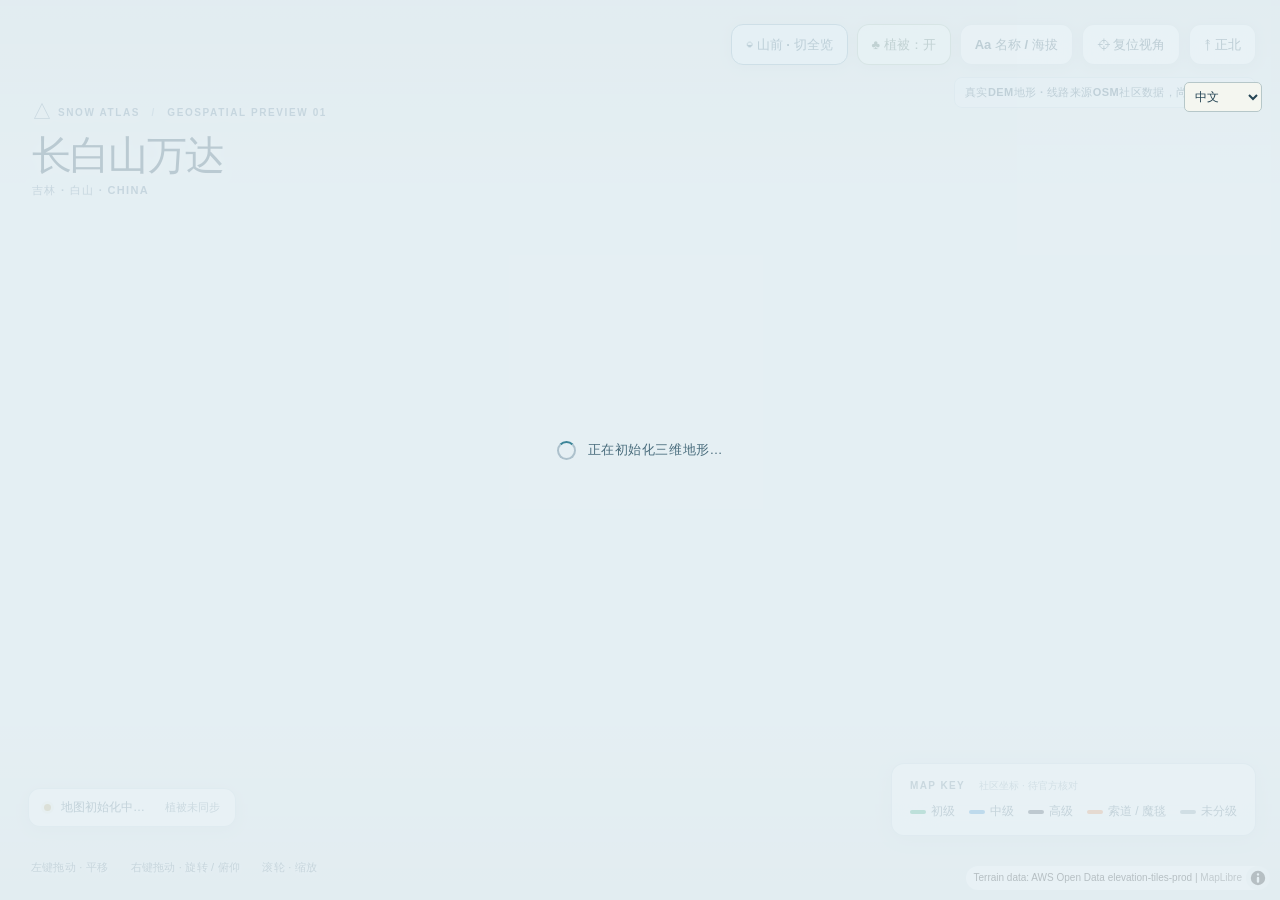
==== commit e0ad6e80: "Simplify atlas, add language switch and compact nearby panel; quarantine Silk Road outliers" ====
--- a/scene.html
+++ b/scene.html
@@ -7,7 +7,7 @@
   <title>雪场三维地形 | Snow Atlas</title>
   <link rel="preconnect" href="https://unpkg.com" crossorigin />
   <link rel="preconnect" href="https://s3.amazonaws.com" crossorigin />
-  <link href="./scene.css?v=atlas24" rel="stylesheet" />
+  <link href="./scene.css?v=polish25" rel="stylesheet" />
 <link href="./vendor/maplibre-gl.css" rel="stylesheet" />
 <style>.masthead{top:98px;left:32px}.tools{top:24px;right:24px}.resort-suffix{font-size:.58em}.scene-preview{position:fixed;top:77px;right:24px;z-index:8;font-size:11px;font-weight:700;letter-spacing:.04em;background:#eaf3f7ed;color:#315569;border:1px solid #c8dae1;border-radius:8px;padding:7px 10px}</style>
 </head>
@@ -51,7 +51,7 @@
   </section>
   <div class="loading" id="loading"><div class="loading-ring"></div><div>正在初始化三维地形…</div></div>
   <script src="./vendor/maplibre-gl.js" onerror="window.__maplibreLoadError = true"></script>
-  <script src="./data/resorts.js?v=atlas24"></script>
-  <script src="./cables.js?v=atlas24"></script><script src="./scene.js?v=atlas24" defer></script>
-</body>
+  <script src="./data/resorts.js?v=polish25"></script>
+  <script src="./cables.js?v=polish25"></script><script src="./scene.js?v=polish25" defer></script>
+<script src="./i18n.js?v=polish25"></script></body>
 </html>
--- a/scene.css
+++ b/scene.css
@@ -50,3 +50,5 @@
 .elevation-marker{display:block;border:1px solid #d2b86b;background:#fff8dfed;color:#6d5214;border-radius:10px;padding:7px 11px;font-size:12px;font-weight:800;box-shadow:0 3px 12px #162c3626;white-space:nowrap}.elevation-low{background:#e8f7ffed;border-color:#83b2ca;color:#285e7a}
 
 .tools #btn-view{border-color:#79a1b4;background:#eaf5fa;color:#245269}.tools #btn-view span{display:inline}@media(max-width:600px){.tools{gap:4px}.tools button{padding:0 5px;font-size:12px}.tools #btn-view{flex:1.65}.tools #btn-view span{font-size:10px}}
+
+.nearby-toggle{font-weight:600}@media(max-width:600px){.nearby-resorts{top:auto;bottom:160px;left:12px;padding:3px 12px;max-width:220px}.nearby-resorts:not(.expanded)>:not(.nearby-toggle){display:none}.nearby-resorts.expanded{max-height:40vh;overflow:auto}.nearby-map-label{pointer-events:none;font-size:10px;padding:3px 5px}canvas{touch-action:none}}
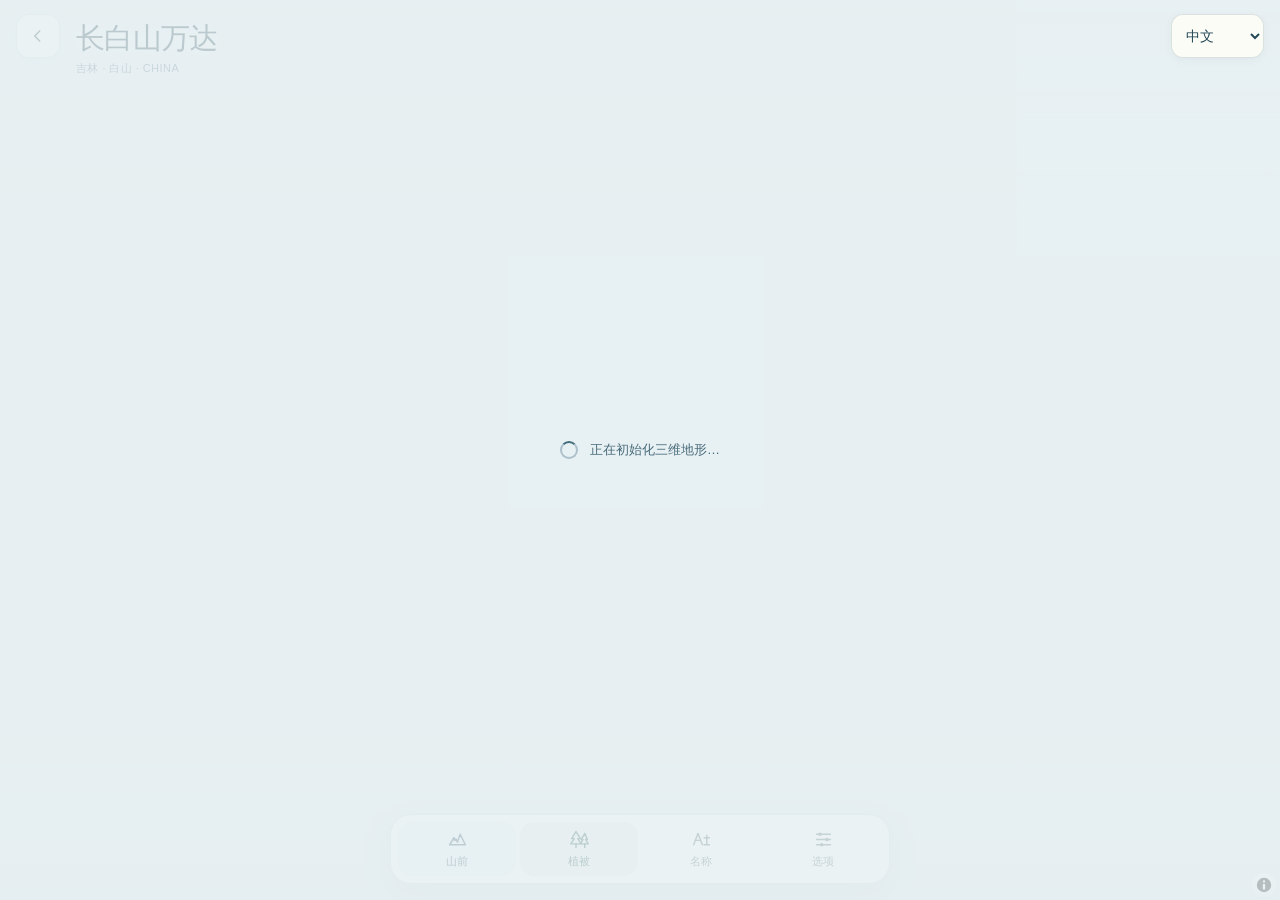
==== commit bb426680: "Refine mobile atlas navigation, compact scene dock and touch gestures" ====
--- a/scene.html
+++ b/scene.html
@@ -1,15 +1,15 @@
 <!doctype html>
 <html lang="zh-CN">
-<head><meta name="description" content="探索中国16座滑雪场的三维地形、雪道与附近雪场。社区地图数据，仅供展示参考。">
+<head><meta name="description" content="探索中国24座滑雪场的三维地形、雪道与附近雪场。社区地图数据，仅供展示参考。">
   <meta charset="UTF-8" />
   <meta name="viewport" content="width=device-width,initial-scale=1,viewport-fit=cover" />
   <meta name="theme-color" content="#eaf1f5" />
   <title>雪场三维地形 | Snow Atlas</title>
   <link rel="preconnect" href="https://unpkg.com" crossorigin />
   <link rel="preconnect" href="https://s3.amazonaws.com" crossorigin />
-  <link href="./scene.css?v=polish25" rel="stylesheet" />
+  <link href="./common-ui.css?v=mobile28" rel="stylesheet" /><link href="./scene.css?v=mobile28" rel="stylesheet" />
 <link href="./vendor/maplibre-gl.css" rel="stylesheet" />
-<style>.masthead{top:98px;left:32px}.tools{top:24px;right:24px}.resort-suffix{font-size:.58em}.scene-preview{position:fixed;top:77px;right:24px;z-index:8;font-size:11px;font-weight:700;letter-spacing:.04em;background:#eaf3f7ed;color:#315569;border:1px solid #c8dae1;border-radius:8px;padding:7px 10px}</style>
+
 </head>
 <body>
   <main id="map" aria-label="长白山万达滑雪场三维地形地图"></main>
@@ -51,7 +51,7 @@
   </section>
   <div class="loading" id="loading"><div class="loading-ring"></div><div>正在初始化三维地形…</div></div>
   <script src="./vendor/maplibre-gl.js" onerror="window.__maplibreLoadError = true"></script>
-  <script src="./data/resorts.js?v=polish25"></script>
-  <script src="./cables.js?v=polish25"></script><script src="./scene.js?v=polish25" defer></script>
-<script src="./i18n.js?v=polish25"></script></body>
+  <script src="./data/resorts.js?v=mobile28"></script>
+  <script src="./cables.js?v=mobile28"></script><script src="./scene_features.js?v=mobile28"></script><script src="./scene.js?v=mobile28" defer></script>
+<script src="./i18n.js?v=mobile28"></script><script src="./extras.js?v=mobile28"></script><script src="./scene-ui.js?v=mobile28"></script></body>
 </html>
--- a/common-ui.css
+++ b/common-ui.css
@@ -0,0 +1,16 @@
+:root{--ink:#193c4c;--paper:#fafbf7;--warm:#cda16c;--safe-top:env(safe-area-inset-top,0px);--safe-bottom:env(safe-area-inset-bottom,0px)}
+button,select,input,a{-webkit-tap-highlight-color:transparent}button,select{touch-action:manipulation}button:focus-visible,select:focus-visible,input:focus-visible,a:focus-visible{outline:2px solid #ae7538;outline-offset:3px}
+.extra-button,.extra-select{min-height:44px;border:1px solid #cbd5d5;background:#fafbf7;color:#294653;border-radius:12px;padding:10px 14px;font:500 13px/1.2 system-ui;-webkit-appearance:none;appearance:none;cursor:pointer}
+.extra-select{background-image:url("data:image/svg+xml,%3Csvg xmlns='http://www.w3.org/2000/svg' width='16' height='16' fill='none' stroke='%23294653' stroke-width='1.5'%3E%3Cpath d='m4 6 4 4 4-4'/%3E%3C/svg%3E");background-position:right 9px center;background-repeat:no-repeat;padding-right:30px}
+#tea-button{position:fixed;right:max(18px,env(safe-area-inset-right));bottom:calc(24px + var(--safe-bottom));z-index:10;border:1px solid #d9b782;background:#d5b586;color:#203b47;box-shadow:0 3px 14px #04121d22;font-size:12px;border-radius:24px;padding:10px 16px}
+#tea-dialog{box-sizing:border-box;border:1px solid #d8dfda;border-radius:22px;padding:22px;width:min(360px,calc(100vw - 32px));max-height:calc(100dvh - 32px);color:#294653;background:#fffdf8;overflow:auto;overscroll-behavior:contain;box-shadow:0 24px 90px #06172566}
+#tea-dialog::backdrop{background:#0a202ab8}
+#tea-dialog strong{font-size:17px;font-weight:600;display:block;margin-right:25px}
+#tea-dialog img{display:block;max-height:52dvh;width:100%;object-fit:contain;margin:18px 0;background:#fff;border-radius:10px}
+#tea-dialog .tea-actions{display:flex;gap:8px}#tea-dialog .tea-actions button:first-child{flex:1;background:#244b5a;color:white;border-color:#244b5a}#tea-dialog p:empty{display:none}
+.share-status{position:fixed;left:50%;bottom:calc(150px + var(--safe-bottom));transform:translateX(-50%);max-width:calc(100vw - 32px);background:#213e4ef5;color:#fff;padding:12px 16px;border:0;border-radius:12px;z-index:95;font:13px system-ui;box-shadow:0 5px 25px #102c3b26}
+input.share-status{width:calc(100vw - 32px);font-size:16px}
+@media(hover:hover){.extra-button:hover{filter:brightness(.97)}}
+@media(max-width:600px){#tea-button{right:12px;bottom:calc(20px + var(--safe-bottom));font-size:12px;min-height:44px}#tea-dialog{padding:18px} }
+@media(prefers-reduced-motion:reduce){*,*::before,*::after{scroll-behavior:auto!important;animation-duration:.01ms!important;transition-duration:.01ms!important}}
+
--- a/scene.css
+++ b/scene.css
@@ -1,54 +1,21 @@
-:root{font-family:Inter,-apple-system,BlinkMacSystemFont,"Segoe UI","Microsoft YaHei",sans-serif;color:#183445;background:#e9f1f4;font-synthesis:none}
-*{box-sizing:border-box}html,body{margin:0;height:100%;overflow:hidden}button{font:inherit;cursor:pointer}#map{position:fixed;inset:0;background:#e2edf0}
-#map:after{content:"";pointer-events:none;position:absolute;inset:0;background:linear-gradient(180deg,rgba(17,41,60,.08),transparent 20%,transparent 80%,rgba(16,37,51,.08))}
-.masthead{position:fixed;top:26px;left:32px;pointer-events:none;z-index:5;text-shadow:0 1px 10px rgba(255,255,255,.8)}
-.eyebrow{font-size:10px;font-weight:800;letter-spacing:.16em;color:#52748b}.icon-mountain{font-size:20px;vertical-align:-2px;font-weight:500}.separator{color:#96b1c1;padding:0 7px}
-h1{font-size:clamp(29px,3.15vw,46px);line-height:1.15;letter-spacing:-.045em;margin:7px 0 5px;font-weight:780;color:#16374a}.resort-suffix{font-size:.54em;font-weight:480;padding-left:8px;color:#355d70}.subline{font-size:11px;font-weight:650;letter-spacing:.12em;color:#52758b}
-.tools{position:fixed;z-index:9;right:24px;top:26px;display:flex;gap:9px}.tools button{height:41px;background:rgba(255,255,255,.88);color:#254a5b;box-shadow:0 2px 14px rgba(22,43,59,.09);border:1px solid rgba(180,197,204,.6);padding:0 14px;border-radius:12px;font-size:13px;font-weight:640;backdrop-filter:blur(14px)}.tools button:hover{background:white;transform:translateY(-1px)}
-.data-status{position:fixed;z-index:6;bottom:73px;left:28px;max-width:min(520px,calc(100vw - 50px));padding:10px 15px;border:1px solid rgba(176,195,203,.55);background:rgba(251,253,254,.91);backdrop-filter:blur(18px);border-radius:12px;display:flex;gap:10px;align-items:center;font-size:12px;color:#3f6072;box-shadow:0 3px 16px rgba(16,34,47,.07)}.status-dot{background:#bda767;box-shadow:0 0 0 3px rgba(189,167,103,.13);width:7px;height:7px;border-radius:50%;flex:none}.status-dot.ok{background:#35a58d;box-shadow:0 0 0 3px rgba(53,165,141,.12)}.status-dot.warn{background:#d9865f;box-shadow:0 0 0 3px rgba(217,134,95,.12)}.stat-small{opacity:.74;font-size:11px}
-.hint{position:fixed;bottom:25px;left:31px;z-index:7;font-size:11px;letter-spacing:.02em;color:#536f7f;text-shadow:0 1px 4px white}
-.legend{position:fixed;bottom:64px;right:24px;z-index:7;border:1px solid rgba(185,202,211,.7);background:rgba(251,253,254,.9);backdrop-filter:blur(20px);border-radius:13px;padding:15px 18px;box-shadow:0 3px 20px rgba(22,40,52,.07)}.legend-title{font-size:10px;font-weight:780;letter-spacing:.14em;color:#637f8c;margin-bottom:10px}.legend-note{color:#8ca3ad;font-size:10px;letter-spacing:0;font-weight:400;margin-left:10px}.legend-items{display:flex;gap:14px;flex-wrap:wrap}.legend-items span{display:flex;align-items:center;gap:5px;font-size:12px;color:#486677}.swatch{width:16px;height:4px;display:inline-block;border-radius:9px}.swatch.green{background:#22a474}.swatch.blue{background:#278ad0}.swatch.black{background:#2a3441}.swatch.orange{background:#ed8744}.swatch.gray{background:#859aa7}
-.feature-panel{position:fixed;z-index:20;right:24px;top:87px;width:310px;padding:20px 20px 17px;background:rgba(255,255,255,.95);backdrop-filter:blur(18px);border:1px solid #dce7ed;border-radius:15px;box-shadow:0 12px 34px rgba(24,57,73,.16)}.feature-panel[hidden]{display:none}.feature-panel h2{margin:9px 25px 8px 0;font-size:23px;line-height:1.25}.feature-panel p{font-size:12px;line-height:1.65;color:#4b6574}.feature-panel .source-warning{color:#7a919d;font-size:11px;padding-top:8px;border-top:1px solid #e6edf1}.feature-panel .close{position:absolute;right:12px;top:10px;border:0;background:none;color:#607787;font-size:23px}
-.loading{position:fixed;inset:0;z-index:19;pointer-events:none;display:flex;align-items:center;justify-content:center;gap:12px;color:#486b7b;background:rgba(228,239,244,.80);transition:opacity .6s ease;font-size:13px;letter-spacing:.04em}.loading.hidden{opacity:0;visibility:hidden}.loading-ring{height:19px;width:19px;border:2px solid #adc1cc;border-top-color:#3c8598;border-radius:50%;animation:spin .8s linear infinite}@keyframes spin{to{transform:rotate(360deg)}}
-.attribution-custom{position:fixed;right:15px;bottom:15px;color:rgba(51,78,94,.75);font-size:9px;letter-spacing:.01em;z-index:4;text-shadow:0 1px 5px white;pointer-events:none}.maplibregl-ctrl-attrib{font-size:10px!important;background:rgba(255,255,255,.82)!important}.maplibregl-ctrl-bottom-right{z-index:10}
-@media(max-width:880px){.legend{bottom:100px;left:20px;right:auto}.data-status{bottom:174px;left:20px}.masthead{top:22px;left:21px}.tools{right:14px;top:22px}.tools button span{display:none}.tools button{width:43px;padding:0;font-size:20px}.hint{left:20px;bottom:50px;max-width:400px;line-height:1.7}.attribution-custom{left:20px;right:auto;bottom:8px}.feature-panel{top:auto;bottom:225px;right:14px;width:min(320px,calc(100vw - 28px))}}
+:root{font-family:-apple-system,BlinkMacSystemFont,"Segoe UI","PingFang SC","Microsoft YaHei",sans-serif;color:#193c4a;background:#e8eff0;font-synthesis:none;--ink:#234956;--paper:rgba(253,253,248,.94);--line:rgba(115,147,157,.25);--warm:#c59b66;--safe-top:env(safe-area-inset-top,0px);--safe-bottom:env(safe-area-inset-bottom,0px)}
+*{box-sizing:border-box}html,body{margin:0;height:100%;height:100dvh;overflow:hidden;overscroll-behavior:none}button,select,a{-webkit-tap-highlight-color:transparent;touch-action:manipulation}button,select{font:inherit}button{cursor:pointer}button:focus-visible,select:focus-visible,a:focus-visible{outline:3px solid #b88d55;outline-offset:3px}button:disabled{opacity:.4;cursor:default}#map{position:fixed;inset:0;background:#e8eff0}#map canvas{touch-action:none}#map:after{content:"";pointer-events:none;position:absolute;inset:0;background:linear-gradient(180deg,#dce9ec30,transparent 28%,transparent 78%,#23495608)}
+.masthead{position:fixed;z-index:5;top:calc(18px + var(--safe-top));left:max(76px,calc(64px + env(safe-area-inset-left,0px)));right:142px;pointer-events:none;text-shadow:0 1px 12px #ffffffc7}.masthead h1{font-size:clamp(20px,2.3vw,32px);line-height:1.22;letter-spacing:-.025em;margin:2px 0 5px;font-weight:650;overflow:hidden;text-overflow:ellipsis;white-space:nowrap}.eyebrow,.scene-preview{display:none}.subline{font-size:11px;line-height:1.4;color:#5b7b89;letter-spacing:.04em}.scene-home{position:fixed;left:max(16px,env(safe-area-inset-left,0px));top:calc(14px + var(--safe-top));height:44px;width:44px;z-index:15;display:grid;place-items:center;text-decoration:none;color:var(--ink);background:var(--paper);border:1px solid var(--line);border-radius:13px;box-shadow:0 2px 9px #2049580b}.scene-home svg{width:20px;height:20px}.is-embedded .scene-home{display:none}
+#language-select{position:fixed!important;right:max(16px,env(safe-area-inset-right,0px))!important;top:calc(14px + var(--safe-top))!important;left:auto!important;height:44px;max-width:124px;padding:0 10px!important;border:1px solid var(--line)!important;border-radius:12px!important;background:var(--paper)!important;color:var(--ink)!important;font-size:14px!important;box-shadow:0 2px 9px #2049580b}
+.scene-dock{position:fixed;z-index:14;left:50%;bottom:calc(16px + var(--safe-bottom));transform:translateX(-50%);width:min(500px,calc(100vw - 32px));padding:7px;background:var(--paper);border:1px solid #c5d2d5c7;border-radius:21px;box-shadow:0 8px 32px #173d491c;contain:layout style}.tools{position:static;display:grid;grid-template-columns:repeat(4,minmax(0,1fr));gap:4px}.tools button{display:flex;flex-direction:column;align-items:center;justify-content:center;gap:4px;width:100%;min-width:0;height:54px;border:1px solid transparent;border-radius:14px;background:transparent;color:#486672;padding:5px 3px;box-shadow:none;transition:background .15s,color .15s}.tools button>span:not(.control-icon):not(.control-short){display:none}.control-icon{display:flex;align-items:center;justify-content:center;height:20px;line-height:20px;font-size:20px;font-weight:500}.control-icon svg{width:21px;height:21px;stroke:currentColor;fill:none;stroke-width:1.65;stroke-linecap:round;stroke-linejoin:round}.control-short{display:block;max-width:100%;overflow:hidden;text-overflow:ellipsis;white-space:nowrap;font-size:11px;line-height:15px;font-weight:550}.tools button[aria-pressed="true"]{background:#e6eeeb;color:#24574e}.tools #btn-view{background:#e9f0f2;color:#244e60}.tools #btn-map-info[aria-expanded="true"]{background:#eee5d6;color:#74582f}@media(hover:hover){.tools button:hover{background:#e5eceb}.scene-home:hover{background:white}}
+.scene-extras{position:static!important;display:grid;grid-template-columns:minmax(0,1fr) minmax(112px,.65fr);gap:7px;padding:7px 3px 1px;margin-top:4px;border-top:1px solid #c4d2d552}.scene-extras .extra-select,.scene-extras .extra-button{height:42px;min-height:42px;border-radius:11px;border:1px solid #a9bfc24f;background:#f4f6f1;color:var(--ink);padding:0 12px;font-size:14px;min-width:0;box-shadow:none}.scene-extras .extra-button{display:flex;align-items:center;justify-content:center;gap:7px;background:#eadcc7;border-color:#c8ad8040}.scene-extras .extra-button svg{width:16px;height:16px;fill:none;stroke:currentColor;stroke-width:1.7;stroke-linecap:round;stroke-linejoin:round}.scene-extras .extra-select{width:100%}.scene-extras .extra-select[data-filtered="true"]{border-color:#b58c51;background:#f6efdf}.share-status{bottom:calc(150px + var(--safe-bottom))!important;left:50%;right:auto!important;transform:translateX(-50%);max-width:calc(100vw - 32px);font-size:14px!important}
+.scene-sheet{position:fixed;inset:auto auto calc(150px + var(--safe-bottom)) 50%;transform:translateX(-50%);margin:0;width:min(460px,calc(100vw - 24px));max-height:min(64dvh,540px);overflow:auto;overscroll-behavior:contain;-webkit-overflow-scrolling:touch;border:1px solid #c8d6d8;border-radius:22px;padding:0 18px 18px;background:#fcfdf8;color:var(--ink);box-shadow:0 15px 65px #163f4826}.scene-sheet::backdrop{background:#13354130}.sheet-heading{position:sticky;top:0;z-index:1;display:flex;align-items:center;justify-content:space-between;gap:10px;background:#fcfdf8;padding:12px 0 8px}.sheet-heading h2{margin:0;font-size:16px;font-weight:650}.sheet-close{display:grid;place-items:center;width:44px;height:44px;border:0;border-radius:50%;background:#eaf0ed;color:#4b6c76;font-size:25px;font-weight:400}.sheet-actions{display:grid;grid-template-columns:1fr 1fr;gap:9px;margin:0 0 17px}.sheet-actions button{height:46px;border:1px solid var(--line);border-radius:12px;background:#f0f4ef;color:var(--ink);font-size:13px}.data-status{position:static;display:flex;align-items:flex-start;gap:9px;flex-wrap:wrap;margin-top:16px;padding-top:15px;border-top:1px solid #dce5e3;font-size:12px;line-height:1.6;color:#55727d;box-shadow:none;background:none}.status-dot{width:6px;height:6px;border-radius:50%;background:#bc9b5c;flex:none;margin-top:7px}.status-dot.ok{background:#419c86}.status-dot.warn{background:#d67f51}#status-text{flex:1;min-width:80%}.stat-small{display:block;font-size:11px;color:#6b8790}.legend{position:static;background:none;border:0;box-shadow:none;padding:0;margin:0}.legend-title{display:none}.legend-items{display:flex;gap:12px 15px;flex-wrap:wrap}.legend-items span{display:flex;align-items:center;gap:6px;font-size:12px;color:#4a6975}.swatch{width:15px;height:4px;display:inline-block;border-radius:6px}.swatch.green{background:#22a474}.swatch.blue{background:#278ad0}.swatch.black{background:#2a3441}.swatch.orange{background:#a26b3a}.swatch.gray{background:#859aa7}.hint{position:static;margin-top:13px;font-size:11px;color:#708991;line-height:1.6}
+.feature-panel{position:fixed;z-index:18;right:22px;top:calc(84px + var(--safe-top));width:330px;max-height:calc(100dvh - 260px);overflow:auto;overscroll-behavior:contain;border:1px solid #c9d7d8;border-radius:20px;background:var(--paper);box-shadow:0 9px 36px #153e4a1f;padding:19px 20px 15px}.feature-panel[hidden]{display:none}.feature-panel:before{content:"";display:none;height:4px;width:32px;border-radius:9px;background:#ccd8d8;margin:0 auto 13px}.feature-panel .eyebrow{display:block;font-size:10px;letter-spacing:.1em;color:#8a7354;line-height:1.4;padding-right:40px}.feature-panel h2{font-size:22px;line-height:1.3;font-weight:650;margin:9px 35px 12px 0;color:#214451}.feature-panel p{font-size:13px;line-height:1.75;color:#4e6d78;margin:8px 0}.feature-panel .source-warning{font-size:10px;line-height:1.6;color:#7a9199;margin-top:13px;padding-top:10px;border-top:1px solid #dce5e3}.feature-panel .close{position:absolute;right:9px;top:9px;width:44px;height:44px;border:0;border-radius:50%;background:transparent;color:#65818c;font-size:26px}.feature-panel .close:hover{background:#eaf0ed}
+.nearby-resorts{position:fixed;z-index:10;left:max(16px,env(safe-area-inset-left,0px));top:calc(90px + var(--safe-top));width:max-content;max-width:min(270px,calc(100vw - 32px));padding:0 12px;border:1px solid var(--line);border-radius:14px;background:var(--paper);box-shadow:0 3px 16px #2049580a;color:#53717d;font-size:12px}.nearby-resorts button{display:block;width:100%;min-height:44px;padding:10px 0;text-align:left;border:0;background:none;color:var(--ink);font-size:12px}.nearby-resorts .nearby-toggle{font-weight:600;white-space:nowrap}.nearby-resorts .nearby-toggle:after{content:"⌄";display:inline-block;margin-left:9px;color:#9f855e}.nearby-resorts:not(.expanded)>:not(.nearby-toggle){display:none}.nearby-resorts.expanded{width:260px;max-height:min(40dvh,330px);overflow:auto;padding-bottom:10px;overscroll-behavior:contain}.nearby-resorts.expanded .nearby-toggle:after{content:"⌃"}.nearby-resorts.expanded button:not(.nearby-toggle){border-top:1px solid #dce5e36e}.nearby-resorts small{display:block;font-size:10px;line-height:1.6;color:#7a9199}.nearby-map-label{border:1px dashed #6b8f9a;background:#f7faf5e8;color:#416573;border-radius:7px;padding:5px 8px;font-size:11px;cursor:pointer}
+.geo-label{pointer-events:none;white-space:nowrap;font-family:inherit;font-size:11px;font-weight:650;line-height:1.2;color:#233d46;text-shadow:0 1px 2px white,0 -1px 2px white,1px 0 2px white,-1px 0 2px white,0 0 5px white;user-select:none}.geo-label-lift{font-size:10px;color:#81532f;background:#fffdf5c9;padding:2px 4px;border-radius:4px}.elevation-marker{display:block;border:1px solid #ceb782;background:#fff7dfed;color:#745b25;border-radius:8px;padding:5px 8px;font-size:11px;font-weight:650;white-space:nowrap;box-shadow:0 2px 9px #223d4610}.elevation-low{background:#ecf8fbed;border-color:#91b7c7;color:#366576}
+.loading{position:fixed;inset:0;z-index:19;pointer-events:none;display:flex;align-items:center;justify-content:center;gap:12px;color:#486b7b;background:#e7f0f3c9;font-size:13px;transition:opacity .25s}.loading.hidden{opacity:0;visibility:hidden}.loading-ring{height:18px;width:18px;border:2px solid #adc1cc;border-top-color:#426e7b;border-radius:50%;animation:spin .8s linear infinite}@keyframes spin{to{transform:rotate(360deg)}}
+.maplibregl-ctrl-attrib{font-size:9px!important;background:#f9fcf0d9!important;color:#5d7680!important}.maplibregl-ctrl-attrib a{color:#5d7680!important}.maplibregl-ctrl-bottom-right{right:4px;bottom:0;z-index:7!important}.maplibregl-ctrl-attrib.maplibregl-compact{min-height:24px!important;padding:0!important;margin:0 4px calc(3px + var(--safe-bottom)) 0!important}.maplibregl-ctrl-attrib-button{min-width:24px;min-height:24px}.maplibregl-ctrl-attrib-inner{max-width:75vw}
+@media(max-width:600px){.masthead{top:calc(16px + var(--safe-top));left:max(68px,calc(58px + env(safe-area-inset-left,0px)));right:112px}.masthead h1{font-size:20px;margin-top:1px}.subline{font-size:10px;letter-spacing:0;white-space:nowrap;overflow:hidden;text-overflow:ellipsis}.scene-home{left:max(12px,env(safe-area-inset-left,0px));border-radius:13px}#language-select{right:max(12px,env(safe-area-inset-right,0px))!important;max-width:99px;font-size:13px!important}.scene-dock{width:calc(100vw - 24px);bottom:calc(12px + var(--safe-bottom));border-radius:20px;padding:6px}.tools button{height:52px}.scene-extras{grid-template-columns:minmax(0,1fr) minmax(112px,.63fr)}.scene-extras .extra-select{font-size:16px}.scene-extras .extra-button{font-size:13px}.feature-panel{top:auto;bottom:calc(145px + var(--safe-bottom));left:12px;right:12px;width:auto;max-height:min(45dvh,310px);padding:12px 17px 13px;border-radius:20px}.feature-panel:before{display:block}.feature-panel h2{font-size:21px;margin:7px 35px 8px 0}.feature-panel p{font-size:12px;line-height:1.65}.feature-panel .source-warning{margin-top:9px;padding-top:8px}.nearby-resorts{left:max(12px,env(safe-area-inset-left,0px));top:calc(78px + var(--safe-top));border-radius:12px;font-size:11px}.nearby-resorts button{font-size:11px}.nearby-map-label{font-size:10px;padding:3px 5px;pointer-events:none}.scene-sheet{bottom:calc(145px + var(--safe-bottom));max-height:calc(100dvh - 230px)}.share-status{bottom:calc(148px + var(--safe-bottom))!important}.elevation-marker{font-size:10px;padding:4px 6px}.maplibregl-ctrl-bottom-right{bottom:calc(141px + var(--safe-bottom))!important;right:3px}}
+@media(max-width:360px){.masthead{right:101px}.masthead h1{font-size:18px}.subline{font-size:9px}#language-select{max-width:88px;padding:0 6px!important;font-size:12px!important}.scene-dock{width:calc(100vw - 16px)}.control-short{font-size:10px}.scene-extras{grid-template-columns:minmax(0,1fr) 110px}}
+@media(max-height:520px) and (orientation:landscape){.masthead{top:calc(12px + var(--safe-top));right:135px}.masthead h1{font-size:21px}.subline{display:none}.scene-home,#language-select{top:calc(8px + var(--safe-top))!important}.scene-dock{left:auto;right:max(12px,env(safe-area-inset-right,0px));bottom:calc(12px + var(--safe-bottom));transform:none;width:310px}.tools button{height:46px}.scene-extras .extra-button,.scene-extras .extra-select{height:40px;font-size:13px}.feature-panel{left:max(12px,env(safe-area-inset-left,0px));right:auto;top:auto;bottom:calc(12px + var(--safe-bottom));width:calc(100vw - 350px);max-height:calc(100dvh - 90px)}.feature-panel:before{display:none}.feature-panel h2{font-size:18px}.scene-sheet{left:auto;right:max(12px,env(safe-area-inset-right,0px));bottom:calc(132px + var(--safe-bottom));transform:none;width:310px;max-height:calc(100dvh - 145px)}.nearby-resorts{top:calc(66px + var(--safe-top));max-width:220px}.maplibregl-ctrl-bottom-right{bottom:calc(133px + var(--safe-bottom))!important}.share-status{left:auto;right:14px!important;transform:none;bottom:calc(138px + var(--safe-bottom))!important}}
+@media(prefers-reduced-motion:reduce){*,*:before,*:after{animation:none!important;transition:none!important}}
+/* The lower action row stays large enough for one-thumb operation. */
+.scene-extras .extra-select,.scene-extras .extra-button{height:44px;min-height:44px}.scene-extras .extra-select{padding-right:34px}
+@media(max-height:520px) and (orientation:landscape){.scene-extras .extra-select,.scene-extras .extra-button{height:44px;min-height:44px}}
 
-/* Verified against source names only, NOT officially verified trail geography. */
-.geo-label{pointer-events:none;white-space:nowrap;font-family:"Microsoft YaHei","PingFang SC","Noto Sans CJK SC",sans-serif;font-size:11px;font-weight:700;line-height:1.2;color:#17252c;text-shadow:0 1px 2px #fff,0 -1px 2px #fff,1px 0 2px #fff,-1px 0 2px #fff,0 0 5px #fff;user-select:none;will-change:transform}
-.geo-label-lift{font-size:10px;font-weight:800;color:#6e3a20;background:rgba(255,255,255,.76);padding:2px 4px;border-radius:4px;box-shadow:0 1px 5px #ffffff90}
-
-/* M1 v0.5: one-click labels, with a strong but restrained active state. */
-.tools #btn-labels[aria-pressed="true"]{background:#183e50;color:#fff;border-color:#183e50;box-shadow:0 4px 18px rgba(19,52,67,.21)}
-.tools #btn-labels[aria-pressed="true"]:hover{background:#225368}
-.geo-label-unnamed{font-size:9px;font-weight:650;color:#566c76;background:rgba(255,255,255,.7);padding:2px 3px;border:1px dashed rgba(82,107,120,.35);border-radius:3px}
-
-/* v0.9: Ikon-like cartographic visual quality, original textures & styling */
-#map{background:#e8eff0}
-#map:after{background:linear-gradient(180deg,rgba(44,70,68,.06),transparent 21%,transparent 80%,rgba(50,79,84,.055))}
-.tools #btn-vegetation[aria-pressed="true"]{border-color:rgba(121,157,129,.63);color:#365d51;background:rgba(245,250,247,.93)}
-.tools #btn-vegetation[aria-pressed="false"]{opacity:.66}
-@media(max-width:880px){.tools #btn-vegetation{min-width:43px}}
-
-/* Compact touch layout for the Wanda pilot. */
-@media(max-width:600px){
- .masthead{top:calc(22px + env(safe-area-inset-top))!important;left:18px!important;right:18px}
- .eyebrow{font-size:8px;letter-spacing:.1em}h1{font-size:30px}.subline{font-size:10px}
- .tools{top:calc(120px + env(safe-area-inset-top))!important;left:14px;right:14px!important;gap:6px}
- .tools button{min-height:44px;width:auto;flex:1;padding:0 7px;font-size:14px;border-radius:12px}
- .tools button span{display:inline;font-size:11px}
- .scene-preview{display:none}.legend{left:14px;right:14px;bottom:calc(56px + env(safe-area-inset-bottom));padding:10px 12px}
- .legend-title{margin-bottom:7px}.legend-note{display:none}.legend-items{gap:10px}.legend-items span{font-size:10px}
- .data-status{left:14px;right:14px;bottom:calc(137px + env(safe-area-inset-bottom));max-width:none;padding:9px 12px;flex-wrap:wrap;gap:6px;font-size:10px}
- .hint{bottom:calc(29px + env(safe-area-inset-bottom));left:16px;font-size:10px}
- .feature-panel{bottom:calc(183px + env(safe-area-inset-bottom));left:14px;right:14px;width:auto}
-}
-@media(prefers-reduced-motion:reduce){.loading{transition:none}.loading-ring{animation:none}}
-
-.nearby-resorts{position:fixed;left:24px;top:210px;z-index:8;max-width:240px;padding:12px;background:#ffffffeb;border:1px solid #cad9df;border-radius:14px;font-size:11px;color:#466779;box-shadow:0 4px 20px #18344512}.nearby-resorts button{display:block;background:none;border:0;color:#244f68;padding:9px 0;min-height:36px;text-align:left}.nearby-resorts small{display:block;font-size:10px;line-height:1.5;color:#718694}.nearby-map-label{border:1px dashed #557c96;background:#f5fbffed;color:#31586f;border-radius:7px;padding:7px 10px;font-size:12px;cursor:pointer}
-@media(max-width:600px){.nearby-resorts{top:175px;left:14px;max-width:190px;padding:9px}.nearby-resorts button{padding:5px 0;min-height:32px}}
-
-.elevation-marker{display:block;border:1px solid #d2b86b;background:#fff8dfed;color:#6d5214;border-radius:10px;padding:7px 11px;font-size:12px;font-weight:800;box-shadow:0 3px 12px #162c3626;white-space:nowrap}.elevation-low{background:#e8f7ffed;border-color:#83b2ca;color:#285e7a}
-
-.tools #btn-view{border-color:#79a1b4;background:#eaf5fa;color:#245269}.tools #btn-view span{display:inline}@media(max-width:600px){.tools{gap:4px}.tools button{padding:0 5px;font-size:12px}.tools #btn-view{flex:1.65}.tools #btn-view span{font-size:10px}}
-
-.nearby-toggle{font-weight:600}@media(max-width:600px){.nearby-resorts{top:auto;bottom:160px;left:12px;padding:3px 12px;max-width:220px}.nearby-resorts:not(.expanded)>:not(.nearby-toggle){display:none}.nearby-resorts.expanded{max-height:40vh;overflow:auto}.nearby-map-label{pointer-events:none;font-size:10px;padding:3px 5px}canvas{touch-action:none}}
+@media(max-width:600px){html[lang="en"] .masthead h1{display:-webkit-box;-webkit-box-orient:vertical;-webkit-line-clamp:2;white-space:normal;font-size:17px;line-height:1.22;max-height:42px}html[lang="en"] .masthead .subline{display:none}}
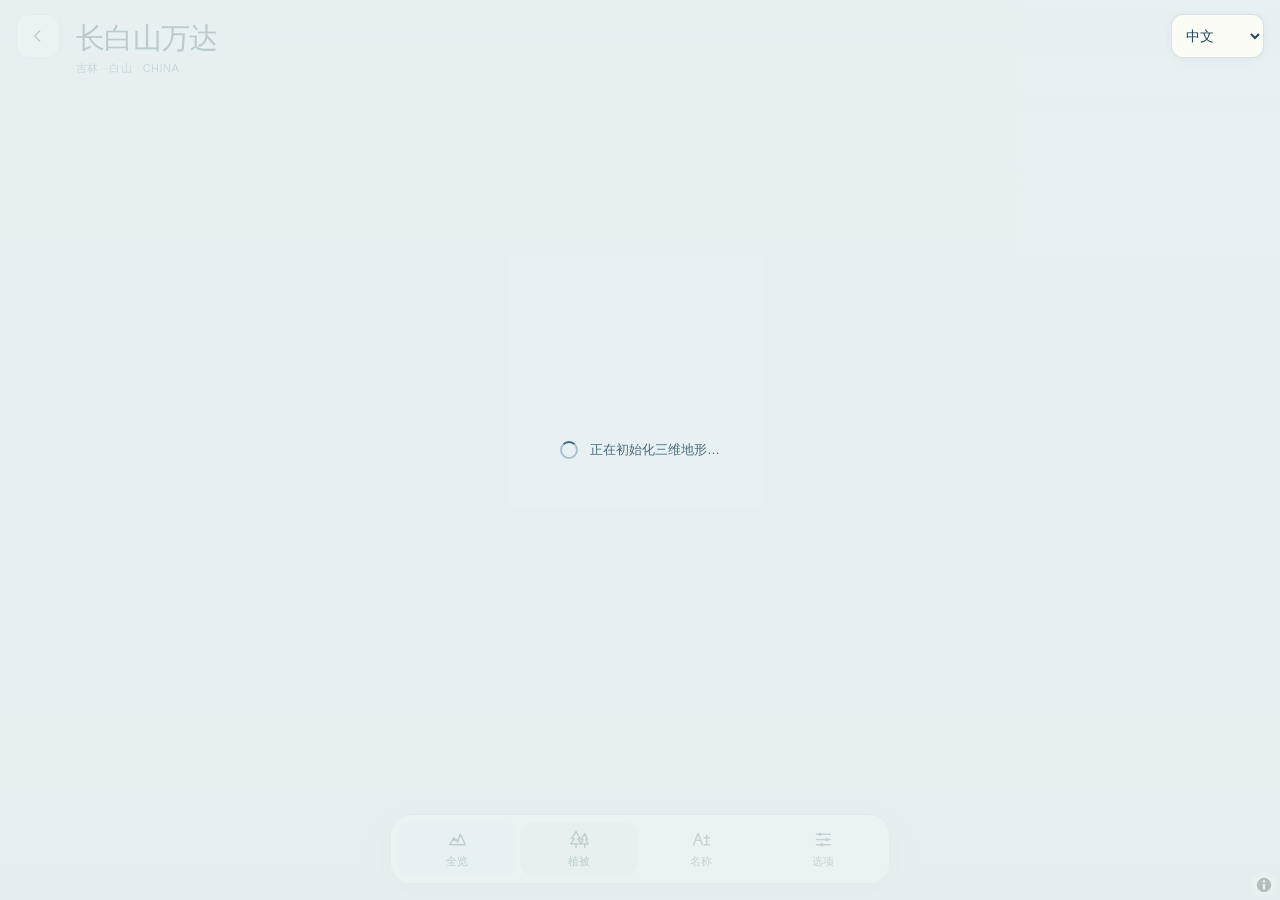
==== commit d6ccd293: "Default to overview and add landscape fullscreen with auto-hiding controls" ====
--- a/scene.html
+++ b/scene.html
@@ -7,7 +7,7 @@
   <title>雪场三维地形 | Snow Atlas</title>
   <link rel="preconnect" href="https://unpkg.com" crossorigin />
   <link rel="preconnect" href="https://s3.amazonaws.com" crossorigin />
-  <link href="./common-ui.css?v=mobile28" rel="stylesheet" /><link href="./scene.css?v=mobile28" rel="stylesheet" />
+  <link href="./common-ui.css?v=mobile30" rel="stylesheet" /><link href="./scene.css?v=mobile30" rel="stylesheet" />
 <link href="./vendor/maplibre-gl.css" rel="stylesheet" />
 
 </head>
@@ -20,7 +20,7 @@
   </header>
   <div class="scene-preview" id="scene-preview">真实地形 · 轻植被风格 v0.9</div>
   <div class="tools" role="toolbar" aria-label="地图控制">
-    <button id="btn-view" type="button" aria-pressed="true" title="切换山前低机位与原全览视角">◒ <span id="view-toggle-text">山前 · 切全览</span></button>
+    <button id="btn-view" type="button" aria-pressed="false" title="切换山前低机位与原全览视角">◒ <span id="view-toggle-text">全览 · 切山前</span></button>
     <button id="btn-vegetation" type="button" aria-pressed="true" title="显示/隐藏OSM林区纹理">♣ <span id="vegetation-toggle-text">植被：开</span></button>
     <button id="btn-labels" type="button" aria-pressed="false" title="显示已有雪道、索道名称及DEM近似高低点海拔">Aa <span id="label-toggle-text">名称 / 海拔</span></button>
     <button id="btn-reset" type="button" title="恢复默认视角 (R)" aria-label="恢复默认视角">⌖ <span>复位视角</span></button>
@@ -51,7 +51,7 @@
   </section>
   <div class="loading" id="loading"><div class="loading-ring"></div><div>正在初始化三维地形…</div></div>
   <script src="./vendor/maplibre-gl.js" onerror="window.__maplibreLoadError = true"></script>
-  <script src="./data/resorts.js?v=mobile28"></script>
-  <script src="./cables.js?v=mobile28"></script><script src="./scene_features.js?v=mobile28"></script><script src="./scene.js?v=mobile28" defer></script>
-<script src="./i18n.js?v=mobile28"></script><script src="./extras.js?v=mobile28"></script><script src="./scene-ui.js?v=mobile28"></script></body>
+  <script src="./data/resorts.js?v=mobile30"></script>
+  <script src="./cables.js?v=mobile30"></script><script src="./scene_features.js?v=mobile30"></script><script src="./scene.js?v=mobile30" defer></script>
+<script src="./i18n.js?v=mobile30"></script><script src="./extras.js?v=mobile30"></script><script src="./scene-ui.js?v=mobile30"></script><script src="./immersive30.js?v=mobile30"></script></body>
 </html>
--- a/scene.css
+++ b/scene.css
@@ -19,3 +19,26 @@
 @media(max-height:520px) and (orientation:landscape){.scene-extras .extra-select,.scene-extras .extra-button{height:44px;min-height:44px}}
 
 @media(max-width:600px){html[lang="en"] .masthead h1{display:-webkit-box;-webkit-box-orient:vertical;-webkit-line-clamp:2;white-space:normal;font-size:17px;line-height:1.22;max-height:42px}html[lang="en"] .masthead .subline{display:none}}
+
+.operation-guide{border:1px solid #d4ddd5;border-radius:22px;background:#fcfdf8;color:#254956;padding:24px;width:min(410px,calc(100vw - 32px));max-height:calc(100dvh - 28px);overflow:auto;overscroll-behavior:contain;box-shadow:0 18px 80px #132f3f30}
+.operation-guide::backdrop{background:#14334158}.operation-guide h2{font-size:19px;font-weight:600;margin:0 0 18px}.operation-guide p{font-size:13px;line-height:1.7;margin:12px 0;color:#526d76}.operation-guide .extra-button{width:100%;margin-top:12px;background:#234e5c;border-color:#234e5c;color:#fff}.guide-reopen{margin-top:12px;padding:8px 0;min-height:44px;background:none;border:0;color:#8b6a41;font-size:12px;text-decoration:underline;text-underline-offset:3px}
+@media(max-height:520px) and (orientation:landscape){
+ .scene-dock{left:50%;right:auto;transform:translateX(-50%);width:min(760px,calc(100vw - 24px - env(safe-area-inset-left) - env(safe-area-inset-right)));bottom:calc(8px + var(--safe-bottom));display:grid;grid-template-columns:minmax(180px,1fr) minmax(210px,1.15fr);gap:8px;padding:6px;border-radius:17px}
+ .tools{gap:2px}.tools button{height:48px;min-height:44px;border-radius:11px}.control-short{font-size:10px}.control-icon svg{height:19px;width:19px}
+ .scene-extras{margin:0;padding:0;border:0;align-items:center;grid-template-columns:minmax(110px,1fr) minmax(92px,.7fr);gap:6px}.scene-extras .extra-select{font-size:13px;padding-left:10px}.scene-extras .extra-button{padding:0 8px;font-size:12px}
+ .feature-panel{bottom:calc(82px + var(--safe-bottom));left:max(12px,env(safe-area-inset-left));right:auto;top:auto;width:min(330px,calc(100vw - 24px));max-height:calc(100dvh - 160px);padding:12px 17px}.feature-panel h2{margin-top:5px;font-size:18px}.feature-panel p{font-size:12px}.feature-panel .source-warning{font-size:10px}
+ .scene-sheet{bottom:calc(82px + var(--safe-bottom));right:max(12px,env(safe-area-inset-right));left:auto;transform:none;width:min(380px,calc(100vw - 24px));max-height:calc(100dvh - 100px)}
+ .nearby-resorts{top:calc(65px + var(--safe-top));max-width:220px}.nearby-resorts.expanded{max-height:calc(100dvh - 155px)}
+ .maplibregl-ctrl-bottom-right{bottom:calc(79px + var(--safe-bottom))!important}.share-status{bottom:calc(86px + var(--safe-bottom))!important}
+ .operation-guide{width:min(620px,calc(100vw - 40px));padding:16px 22px}.operation-guide h2{margin-bottom:9px;font-size:17px}.operation-guide p{margin:7px 0;font-size:12px;line-height:1.55}.operation-guide .extra-button{margin-top:6px}
+}
+
+#btn-fullscreen{position:fixed;z-index:32;right:max(12px,env(safe-area-inset-right));top:calc(8px + var(--safe-top));width:44px;height:44px;padding:11px;background:var(--paper);border:1px solid var(--line);border-radius:13px;color:var(--ink)}
+#btn-fullscreen[hidden]{display:none}#btn-fullscreen svg{width:20px;height:20px;stroke:currentColor;stroke-width:1.7;fill:none}
+.landscape-immersive #language-select{right:max(64px,calc(52px + env(safe-area-inset-right)))!important}
+.landscape-immersive .masthead{right:175px}
+.scene-dock{transition:opacity .65s ease,translate .65s ease}
+.controls-asleep .scene-dock{opacity:0;translate:0 18px;pointer-events:none}
+.immersive-fallback .masthead,.immersive-fallback #language-select,.immersive-fallback .nearby-resorts{display:none!important}
+.rotate-note{border-top:1px solid #dce5df;padding-top:12px;color:#8b693c!important}
+@media(prefers-reduced-motion:reduce){.scene-dock{transition:none}}
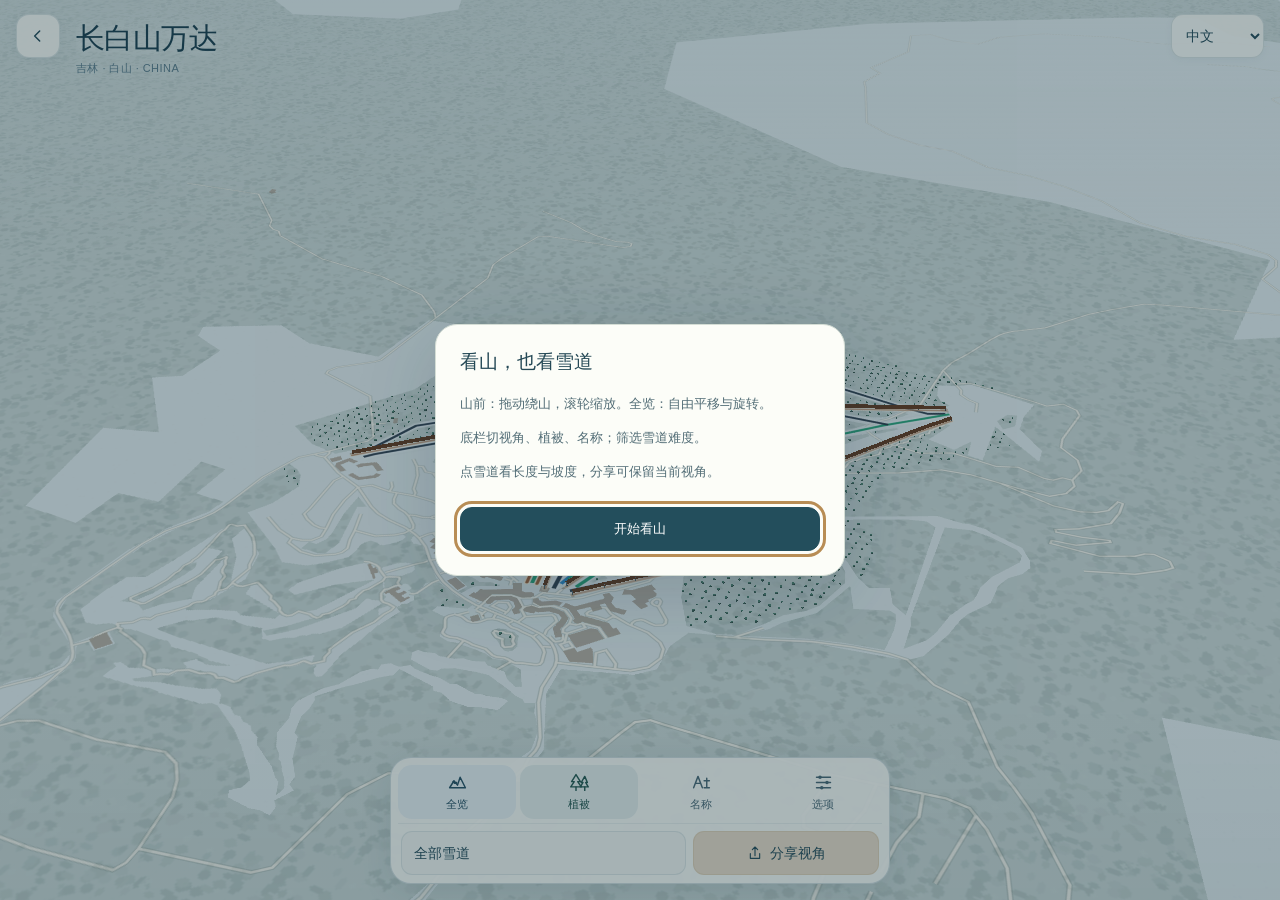
==== commit 66d46d9f: "Speed scene startup and persistent preloads; improve labels and summit orbit; remove Jinshanling" ====
--- a/scene.html
+++ b/scene.html
@@ -7,7 +7,7 @@
   <title>雪场三维地形 | Snow Atlas</title>
   <link rel="preconnect" href="https://unpkg.com" crossorigin />
   <link rel="preconnect" href="https://s3.amazonaws.com" crossorigin />
-  <link href="./common-ui.css?v=mobile30" rel="stylesheet" /><link href="./scene.css?v=mobile30" rel="stylesheet" />
+  <link href="./common-ui.css?v=fast31" rel="stylesheet" /><link href="./scene.css?v=fast31" rel="stylesheet" />
 <link href="./vendor/maplibre-gl.css" rel="stylesheet" />
 
 </head>
@@ -50,8 +50,8 @@
     <p class="source-warning">位置来源：OpenStreetMap 社区数据，尚未通过官方雪场实测核对。</p>
   </section>
   <div class="loading" id="loading"><div class="loading-ring"></div><div>正在初始化三维地形…</div></div>
-  <script src="./vendor/maplibre-gl.js" onerror="window.__maplibreLoadError = true"></script>
-  <script src="./data/resorts.js?v=mobile30"></script>
-  <script src="./cables.js?v=mobile30"></script><script src="./scene_features.js?v=mobile30"></script><script src="./scene.js?v=mobile30" defer></script>
-<script src="./i18n.js?v=mobile30"></script><script src="./extras.js?v=mobile30"></script><script src="./scene-ui.js?v=mobile30"></script><script src="./immersive30.js?v=mobile30"></script></body>
+  <script src="./data-cache.js?v=fast31"></script><script src="./vendor/maplibre-gl.js" onerror="window.__maplibreLoadError = true"></script>
+  <script src="./data/resorts.js?v=fast31"></script>
+  <script src="./cables.js?v=fast31"></script><script src="./scene_features.js?v=fast31"></script><script src="./scene.js?v=fast31" defer></script>
+<script src="./i18n.js?v=fast31"></script><script src="./extras.js?v=fast31"></script><script src="./scene-ui.js?v=fast31"></script><script src="./immersive30.js?v=fast31"></script></body>
 </html>
--- a/scene.css
+++ b/scene.css
@@ -42,3 +42,8 @@
 .immersive-fallback .masthead,.immersive-fallback #language-select,.immersive-fallback .nearby-resorts{display:none!important}
 .rotate-note{border-top:1px solid #dce5df;padding-top:12px;color:#8b693c!important}
 @media(prefers-reduced-motion:reduce){.scene-dock{transition:none}}
+
+.geo-label-piste{color:#102c3a;background:#fffffff2;border:1px solid #9baeb6;padding:5px 7px;border-radius:6px;font-size:13px;font-weight:750;line-height:1.25;text-shadow:none;box-shadow:0 1px 4px #102c3a20}
+.geo-label-lift{color:#603713;background:#fff9e9f5;border:1px solid #c5aa86;font-size:12px;padding:4px 6px;text-shadow:none}
+@media(max-width:1024px){.geo-label-piste{font-size:14px;font-weight:750}.geo-label-lift{font-size:12px}}
+.data-attribution{font-size:10px;line-height:1.7;color:#72868e;margin-top:14px}.data-attribution a{color:inherit}
